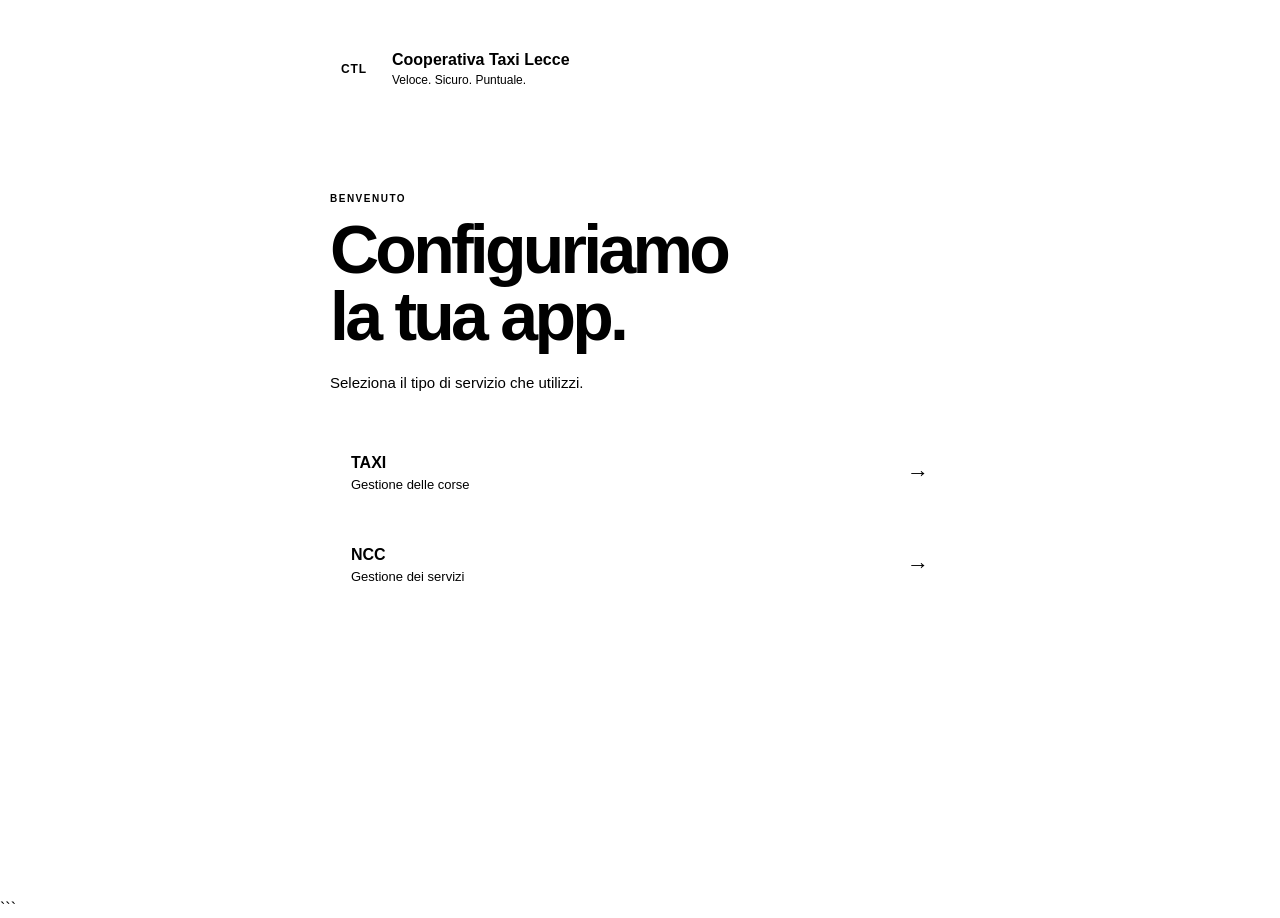
==== index.html @ 23cb5291 "Update index.html" ====
<!DOCTYPE html>
<html lang="it">
<head>
    <meta charset="UTF-8">
    <meta name="viewport" content="width=device-width, initial-scale=1.0">

    <title>Cooperativa Taxi Lecce</title>

    <link rel="stylesheet" href="style.css">
</head>

<body>

    <div id="app">

        <!-- =========================
             ONBOARDING
        ========================== -->

        <section id="onboarding" class="screen">

            <div class="onboarding-container">

                <div class="brand">
                    <div class="brand-logo">CTL</div>

                    <div>
                        <h1>Cooperativa Taxi Lecce</h1>
                        <p>Veloce. Sicuro. Puntuale.</p>
                    </div>
                </div>

                <div class="onboarding-heading">

                    <span class="eyebrow">BENVENUTO</span>

                    <h2>
                        Configuriamo<br>
                        la tua app.
                    </h2>

                    <p>
                        Seleziona il tipo di servizio che utilizzi.
                    </p>

                </div>

                <div class="service-selection">

                    <button
                        class="service-card"
                        data-service="taxi"
                    >

                        <div class="service-card-content">

                            <span class="service-label">
                                TAXI
                            </span>

                            <span class="service-description">
                                Gestione delle corse
                            </span>

                        </div>

                        <span class="service-arrow">
                            →
                        </span>

                    </button>


                    <button
                        class="service-card"
                        data-service="ncc"
                    >

                        <div class="service-card-content">

                            <span class="service-label">
                                NCC
                            </span>

                            <span class="service-description">
                                Gestione dei servizi
                            </span>

                        </div>

                        <span class="service-arrow">
                            →
                        </span>

                    </button>

                </div>

            </div>

        </section>


        <!-- =========================
             DRIVER SETUP
        ========================== -->

        <section
            id="driverSetup"
            class="screen hidden"
        >

            <div class="setup-container">

                <button
                    id="backToService"
                    class="back-button"
                >
                    ← Indietro
                </button>

                <span class="eyebrow">
                    CONFIGURAZIONE
                </span>

                <h2>I tuoi dati</h2>

                <p class="setup-description">
                    Inserisci i dati del conducente per configurare
                    l'app.
                </p>


                <form id="driverForm">

                    <div class="form-group">

                        <label for="driverName">
                            NOME E COGNOME
                        </label>

                        <input
                            id="driverName"
                            type="text"
                            placeholder="Nome e cognome"
                            autocomplete="name"
                            required
                        >

                    </div>


                    <div class="form-group">

                        <label for="driverPhone">
                            NUMERO DI TELEFONO
                        </label>

                        <input
                            id="driverPhone"
                            type="tel"
                            placeholder="Numero di telefono"
                            autocomplete="tel"
                            required
                        >

                    </div>


                    <div class="form-group">

                        <label for="driverLicense">
                            LICENZA / AUTORIZZAZIONE
                        </label>

                        <input
                            id="driverLicense"
                            type="text"
                            placeholder="Numero licenza o autorizzazione"
                        >

                    </div>


                    <div class="selected-service">

                        <span>TIPO DI SERVIZIO</span>

                        <strong id="selectedServiceLabel">
                            TAXI
                        </strong>

                    </div>


                    <button
                        type="submit"
                        class="primary-button"
                    >
                        Continua

                        <span>→</span>
                    </button>

                </form>

            </div>

        </section>


        <!-- =========================
             MAIN APP
        ========================== -->

        <section
            id="mainApp"
            class="app-shell hidden"
        >

            <!-- HEADER -->

            <header class="app-header">

                <div>

                    <span
                        id="headerService"
                        class="header-service"
                    >
                        TAXI
                    </span>

                    <h1 id="headerGreeting">
                        Buongiorno
                    </h1>

                </div>


                <button
                    class="profile-button"
                    data-page="profile"
                >

                    <span id="profileInitial">
                        F
                    </span>

                </button>

            </header>


            <!-- PAGES -->

            <main id="pageContainer">


                <!-- =========================
                     HOME TAXI / NCC
                ========================== -->

                <section
                    id="homePage"
                    class="app-page active"
                >

                    <div class="page-introduction">

                        <span
                            id="homeEyebrow"
                            class="eyebrow"
                        >
                            OGGI
                        </span>

                        <h2 id="homeTitle">
                            La tua giornata
                        </h2>

                        <p id="homeDescription">
                            Ecco il riepilogo delle tue corse.
                        </p>

                    </div>


                    <div class="next-item-card">

                        <div class="next-item-header">

                            <span id="nextItemLabel">
                                PROSSIMA CORSA
                            </span>

                            <span id="nextItemTime">
                                —
                            </span>

                        </div>


                        <div class="next-item-content">

                            <span class="next-item-empty">
                                Nessuna corsa programmata
                            </span>

                            <p>
                                Le prossime corse appariranno
                                automaticamente qui.
                            </p>

                        </div>

                    </div>


                    <div class="section-header">

                        <div>

                            <span class="eyebrow">
                                OGGI
                            </span>

                            <h3 id="todayItemsTitle">
                                Le tue corse
                            </h3>

                        </div>

                        <span
                            id="todayItemsCount"
                            class="count"
                        >
                            0
                        </span>

                    </div>


                    <div class="empty-state">

                        <h3>
                            Nessuna corsa
                        </h3>

                        <p>
                            Non hai ancora aggiunto elementi
                            per oggi.
                        </p>

                    </div>

                </section>


                <!-- =========================
                     LIST
                ========================== -->

                <section
                    id="listPage"
                    class="app-page"
                >

                    <div class="page-title">

                        <span
                            id="listEyebrow"
                            class="eyebrow"
                        >
                            CORSE
                        </span>

                        <h2 id="listTitle">
                            Le tue corse
                        </h2>

                    </div>


                    <div class="filter-row">

                        <button class="filter active">
                            Oggi
                        </button>

                        <button class="filter">
                            Domani
                        </button>

                        <button class="filter">
                            Future
                        </button>

                    </div>


                    <div class="empty-state large">

                        <h3>
                            Nessuna corsa
                        </h3>

                        <p>
                            Le corse che aggiungerai appariranno
                            qui.
                        </p>

                    </div>

                </section>


                <!-- =========================
                     AGENDA
                ========================== -->

                <section
                    id="agendaPage"
                    class="app-page"
                >

                    <div class="page-title">

                        <span class="eyebrow">
                            PROGRAMMA
                        </span>

                        <h2>
                            Agenda
                        </h2>

                    </div>


                    <div class="agenda-empty">

                        <div class="calendar-symbol">
                            31
                        </div>

                        <h3>
                            La tua agenda
                        </h3>

                        <p>
                            Qui verranno organizzate le corse
                            e i servizi per giorno e settimana.
                        </p>

                    </div>

                </section>


                <!-- =========================
                     PROFILE
                ========================== -->

                <section
                    id="profilePage"
                    class="app-page"
                >

                    <div class="page-title">

                        <span class="eyebrow">
                            ACCOUNT
                        </span>

                        <h2>
                            Profilo
                        </h2>

                    </div>


                    <div class="profile-card">

                        <div
                            id="profileAvatar"
                            class="profile-avatar"
                        >
                            F
                        </div>


                        <div class="profile-information">

                            <h3 id="profileName">
                                Conducente
                            </h3>

                            <p id="profileService">
                                TAXI
                            </p>

                        </div>

                    </div>


                    <div class="profile-details">

                        <div class="detail-row">

                            <span>
                                Telefono
                            </span>

                            <strong id="profilePhone">
                                —
                            </strong>

                        </div>


                        <div class="detail-row">

                            <span>
                                Licenza / autorizzazione
                            </span>

                            <strong id="profileLicense">
                                —
                            </strong>

                        </div>

                    </div>


                    <button
                        id="resetApp"
                        class="danger-button"
                    >
                        Reimposta configurazione
                    </button>

                </section>

            </main>


            <!-- =========================
                 BOTTOM NAV
            ========================== -->

            <nav class="bottom-nav">

                <button
                    class="nav-item active"
                    data-page="home"
                >

                    <span class="nav-icon">
                        Home
                    </span>

                    <span class="nav-label">
                        Home
                    </span>

                </button>


                <button
                    class="nav-item"
                    data-page="list"
                >

                    <span class="nav-icon">
                        Corse
                    </span>

                    <span
                        id="listNavLabel"
                        class="nav-label"
                    >
                        Corse
                    </span>

                </button>


                <button
                    id="addButton"
                    class="add-nav-button"
                >
                    +
                </button>


                <button
                    class="nav-item"
                    data-page="agenda"
                >

                    <span class="nav-icon">
                        Agenda
                    </span>

                    <span class="nav-label">
                        Agenda
                    </span>

                </button>


                <button
                    class="nav-item"
                    data-page="profile"
                >

                    <span class="nav-icon">
                        Profilo
                    </span>

                    <span class="nav-label">
                        Profilo
                    </span>

                </button>

            </nav>

        </section>


        <!-- =========================
             NEW ITEM MODAL
        ========================== -->

        <div
            id="newItemModal"
            class="modal hidden"
        >

            <div class="modal-backdrop"></div>


            <div class="modal-sheet">

                <button
                    id="closeModal"
                    class="modal-close"
                >
                    ×
                </button>


                <span
                    id="modalEyebrow"
                    class="eyebrow"
                >
                    NUOVA CORSA
                </span>


                <h2 id="modalTitle">
                    Come vuoi inserirla?
                </h2>


                <p class="modal-description">
                    Scegli il metodo con cui vuoi aggiungere
                    una nuova corsa.
                </p>


                <div class="input-methods">


                    <button class="method-card">

                        <div class="method-content">

                            <strong>
                                Inserimento manuale
                            </strong>

                            <span>
                                Compila i dati della corsa
                            </span>

                        </div>

                        <span>
                            →
                        </span>

                    </button>


                    <button class="method-card">

                        <div class="method-content">

                            <strong>
                                Importa messaggio
                            </strong>

                            <span>
                                Incolla qualsiasi testo
                            </span>

                        </div>

                        <span>
                            →
                        </span>

                    </button>


                    <button class="method-card">

                        <div class="method-content">

                            <strong>
                                Inserimento vocale
                            </strong>

                            <span>
                                Parla liberamente
                            </span>

                        </div>

                        <span>
                            →
                        </span>

                    </button>


                </div>

            </div>

        </div>

    </div>


    <script src="app.js"></script>

</body>
</html>
```
---- style.css ----
```css
:root {
    --black: #111111;
    --black-soft: #1b1b1b;

    --orange: #e4a05b;
    --orange-light: #f1c18d;

    --cream: #f7f4ef;
    --white: #ffffff;

    --gray-100: #f0eeea;
    --gray-200: #e1ded8;
    --gray-300: #c9c5be;
    --gray-400: #96928b;
    --gray-600: #615e59;

    --danger: #b34b4b;

    --radius-small: 12px;
    --radius-medium: 18px;
    --radius-large: 24px;

    --shadow: 0 12px 35px rgba(0, 0, 0, 0.07);
}


/* =========================
   RESET
========================= */

* {
    box-sizing: border-box;
    margin: 0;
    padding: 0;
}

html,
body {
    min-height: 100%;
}

body {
    font-family:
        -apple-system,
        BlinkMacSystemFont,
        "Inter",
        "Segoe UI",
        Roboto,
        Helvetica,
        Arial,
        sans-serif;

    background: var(--cream);
    color: var(--black);

    -webkit-font-smoothing: antialiased;
}

button,
input {
    font: inherit;
}

button {
    border: none;
    cursor: pointer;
}

.hidden {
    display: none !important;
}


/* =========================
   GENERAL
========================= */

.screen {
    min-height: 100vh;
}

.eyebrow {
    display: block;

    color: var(--gray-400);

    font-size: 10px;
    font-weight: 800;

    letter-spacing: 0.15em;
}


/* =========================
   ONBOARDING
========================= */

#onboarding {
    display: flex;
    justify-content: center;

    padding: 45px 22px;
}

.onboarding-container {
    width: 100%;
    max-width: 620px;
}


/* BRAND */

.brand {
    display: flex;
    align-items: center;
    gap: 14px;

    margin-bottom: 100px;
}

.brand-logo {
    width: 48px;
    height: 48px;

    display: grid;
    place-items: center;

    border-radius: 14px;

    background: var(--black);
    color: var(--orange-light);

    font-size: 12px;
    font-weight: 900;

    letter-spacing: 0.08em;
}

.brand h1 {
    font-size: 16px;
    font-weight: 800;
}

.brand p {
    margin-top: 4px;

    color: var(--gray-400);

    font-size: 12px;
}


/* HEADING */

.onboarding-heading {
    margin-bottom: 38px;
}

.onboarding-heading h2 {
    margin-top: 12px;

    font-size: clamp(42px, 8vw, 68px);
    line-height: 0.98;

    letter-spacing: -0.055em;
}

.onboarding-heading p {
    margin-top: 22px;

    max-width: 430px;

    color: var(--gray-600);

    font-size: 15px;
    line-height: 1.6;
}


/* SERVICE CARDS */

.service-selection {
    display: grid;
    gap: 12px;
}

.service-card {
    width: 100%;

    display: flex;
    align-items: center;

    padding: 21px;

    background: var(--white);

    border: 1px solid var(--gray-200);
    border-radius: var(--radius-medium);

    text-align: left;

    transition:
        transform 0.2s ease,
        border-color 0.2s ease,
        box-shadow 0.2s ease;
}

.service-card:hover {
    transform: translateY(-2px);

    border-color: var(--orange);

    box-shadow: var(--shadow);
}

.service-card-content {
    flex: 1;
}

.service-label {
    display: block;

    font-size: 16px;
    font-weight: 800;
}

.service-description {
    display: block;

    margin-top: 5px;

    color: var(--gray-400);

    font-size: 13px;
}

.service-arrow {
    color: var(--gray-400);

    font-size: 22px;
}


/* =========================
   DRIVER SETUP
========================= */

#driverSetup {
    display: flex;
    justify-content: center;

    padding: 35px 22px;
}

.setup-container {
    width: 100%;
    max-width: 520px;
}

.back-button {
    margin-bottom: 55px;

    background: transparent;

    color: var(--gray-600);

    font-size: 14px;
}

.setup-container h2 {
    margin-top: 12px;

    font-size: 44px;

    letter-spacing: -0.045em;
}

.setup-description {
    margin-top: 12px;

    color: var(--gray-600);

    line-height: 1.6;
}

#driverForm {
    margin-top: 38px;
}

.form-group {
    margin-bottom: 22px;
}

.form-group label {
    display: block;

    margin-bottom: 8px;

    color: var(--gray-600);

    font-size: 10px;
    font-weight: 800;

    letter-spacing: 0.12em;
}

.form-group input {
    width: 100%;

    padding: 16px;

    background: var(--white);

    border: 1px solid var(--gray-200);
    border-radius: var(--radius-small);

    outline: none;

    color: var(--black);

    transition:
        border-color 0.2s ease,
        box-shadow 0.2s ease;
}

.form-group input:focus {
    border-color: var(--orange);

    box-shadow: 0 0 0 3px rgba(228, 160, 91, 0.15);
}

.form-group input::placeholder {
    color: var(--gray-400);
}

.selected-service {
    display: flex;
    align-items: center;
    justify-content: space-between;

    margin: 28px 0;

    padding: 16px;

    background: var(--gray-100);

    border-radius: var(--radius-small);
}

.selected-service span {
    color: var(--gray-600);

    font-size: 10px;
    font-weight: 800;

    letter-spacing: 0.1em;
}

.selected-service strong {
    font-size: 13px;
}

.primary-button {
    width: 100%;

    display: flex;
    justify-content: space-between;
    align-items: center;

    padding: 17px 18px;

    background: var(--black);
    color: var(--white);

    border-radius: var(--radius-small);

    font-weight: 700;

    transition:
        transform 0.2s ease,
        background 0.2s ease;
}

.primary-button:hover {
    transform: translateY(-1px);

    background: var(--black-soft);
}


/* =========================
   APP
========================= */

.app-shell {
    min-height: 100vh;

    padding-bottom: 90px;
}


/* HEADER */

.app-header {
    display: flex;
    align-items: center;
    justify-content: space-between;

    padding: 25px 22px 15px;
}

.header-service {
    display: block;

    margin-bottom: 5px;

    color: var(--orange);

    font-size: 10px;
    font-weight: 900;

    letter-spacing: 0.15em;
}

.app-header h1 {
    font-size: 28px;

    letter-spacing: -0.04em;
}

.profile-button {
    width: 44px;
    height: 44px;

    display: grid;
    place-items: center;

    background: var(--black);
    color: var(--orange-light);

    border-radius: 50%;

    font-weight: 800;
}


/* MAIN */

#pageContainer {
    padding: 18px 22px 30px;
}

.app-page {
    display: none;
}

.app-page.active {
    display: block;
}


/* =========================
   HOME
========================= */

.page-introduction {
    margin: 15px 0 24px;
}

.page-introduction h2 {
    margin-top: 7px;

    font-size: 34px;

    letter-spacing: -0.045em;
}

.page-introduction p {
    margin-top: 7px;

    color: var(--gray-600);

    font-size: 14px;
}


/* NEXT ITEM */

.next-item-card {
    overflow: hidden;

    background: var(--white);

    border: 1px solid var(--gray-200);
    border-radius: var(--radius-large);

    box-shadow: var(--shadow);
}

.next-item-header {
    display: flex;
    align-items: center;
    justify-content: space-between;

    padding: 16px 18px;

    background: var(--black);

    color: var(--white);

    font-size: 10px;
    font-weight: 800;

    letter-spacing: 0.12em;
}

#nextItemTime {
    color: var(--orange-light);
}

.next-item-content {
    padding: 32px 20px;
}

.next-item-empty {
    display: block;

    font-size: 19px;
    font-weight: 700;
}

.next-item-content p {
    margin-top: 7px;

    color: var(--gray-400);

    font-size: 13px;
}


/* SECTION */

.section-header {
    display: flex;
    align-items: flex-end;
    justify-content: space-between;

    margin: 34px 0 14px;
}

.section-header h3 {
    margin-top: 7px;

    font-size: 21px;

    letter-spacing: -0.025em;
}

.count {
    min-width: 30px;
    height: 30px;

    display: grid;
    place-items: center;

    background: var(--gray-100);

    border-radius: 10px;

    font-size: 12px;
    font-weight: 800;
}


/* EMPTY */

.empty-state {
    padding: 35px 20px;

    background: var(--white);

    border: 1px solid var(--gray-200);
    border-radius: var(--radius-medium);

    text-align: center;
}

.empty-state h3 {
    font-size: 16px;
}

.empty-state p {
    margin-top: 7px;

    color: var(--gray-400);

    font-size: 13px;
    line-height: 1.5;
}

.empty-state.large {
    margin-top: 25px;

    padding: 70px 20px;
}


/* =========================
   PAGE TITLE
========================= */

.page-title {
    margin: 15px 0 25px;
}

.page-title h2 {
    margin-top: 8px;

    font-size: 36px;

    letter-spacing: -0.045em;
}


/* =========================
   FILTER
========================= */

.filter-row {
    display: flex;
    gap: 8px;

    overflow-x: auto;

    padding-bottom: 4px;
}

.filter {
    padding: 10px 15px;

    background: var(--white);

    border: 1px solid var(--gray-200);
    border-radius: 999px;

    color: var(--gray-600);

    font-size: 12px;

    white-space: nowrap;
}

.filter.active {
    background: var(--black);
    color: var(--white);

    border-color: var(--black);
}


/* =========================
   AGENDA
========================= */

.agenda-empty {
    padding: 65px 25px;

    background: var(--white);

    border: 1px solid var(--gray-200);
    border-radius: var(--radius-large);

    text-align: center;
}

.calendar-symbol {
    width: 54px;
    height: 54px;

    display: grid;
    place-items: center;

    margin: 0 auto 18px;

    background: var(--gray-100);

    border-radius: 15px;

    font-size: 17px;
    font-weight: 800;
}

.agenda-empty h3 {
    font-size: 18px;
}

.agenda-empty p {
    max-width: 330px;

    margin: 8px auto 0;

    color: var(--gray-400);

    font-size: 13px;
    line-height: 1.6;
}


/* =========================
   PROFILE
========================= */

.profile-card {
    display: flex;
    align-items: center;
    gap: 15px;

    padding: 20px;

    background: var(--white);

    border: 1px solid var(--gray-200);
    border-radius: var(--radius-medium);
}

.profile-avatar {
    width: 55px;
    height: 55px;

    display: grid;
    place-items: center;

    background: var(--black);
    color: var(--orange-light);

    border-radius: 50%;

    font-size: 18px;
    font-weight: 800;
}

.profile-information h3 {
    font-size: 17px;
}

.profile-information p {
    margin-top: 4px;

    color: var(--orange);

    font-size: 10px;
    font-weight: 900;

    letter-spacing: 0.12em;
}

.profile-details {
    margin-top: 14px;

    background: var(--white);

    border: 1px solid var(--gray-200);
    border-radius: var(--radius-medium);

    overflow: hidden;
}

.detail-row {
    display: flex;
    align-items: center;
    justify-content: space-between;

    gap: 20px;

    padding: 17px;

    border-bottom: 1px solid var(--gray-200);
}

.detail-row:last-child {
    border-bottom: none;
}

.detail-row span {
    color: var(--gray-400);

    font-size: 12px;
}

.detail-row strong {
    font-size: 12px;

    text-align: right;
}

.danger-button {
    width: 100%;

    margin-top: 20px;

    padding: 15px;

    background: transparent;

    border: 1px solid rgba(179, 75, 75, 0.3);
    border-radius: var(--radius-small);

    color: var(--danger);

    font-size: 13px;
    font-weight: 700;
}


/* =========================
   BOTTOM NAV
========================= */

.bottom-nav {
    position: fixed;

    left: 0;
    right: 0;
    bottom: 0;

    z-index: 50;

    height: 76px;

    display: grid;
    grid-template-columns: 1fr 1fr 70px 1fr 1fr;
    align-items: center;

    padding: 8px 12px;

    background: rgba(255, 255, 255, 0.96);

    border-top: 1px solid var(--gray-200);

    backdrop-filter: blur(15px);
}

.nav-item {
    height: 55px;

    display: flex;
    flex-direction: column;
    align-items: center;
    justify-content: center;

    gap: 4px;

    background: transparent;

    color: var(--gray-400);
}

.nav-item.active {
    color: var(--black);
}

.nav-icon {
    font-size: 10px;
    font-weight: 800;
}

.nav-label {
    font-size: 10px;
}

.add-nav-button {
    width: 56px;
    height: 56px;

    justify-self: center;

    display: grid;
    place-items: center;

    background: var(--black);
    color: var(--orange-light);

    border-radius: 18px;

    font-size: 28px;
    font-weight: 300;

    box-shadow: 0 8px 20px rgba(0, 0, 0, 0.16);
}


/* =========================
   MODAL
========================= */

.modal {
    position: fixed;

    inset: 0;

    z-index: 100;
}

.modal-backdrop {
    position: absolute;

    inset: 0;

    background: rgba(0, 0, 0, 0.45);
}

.modal-sheet {
    position: absolute;

    left: 0;
    right: 0;
    bottom: 0;

    padding: 28px 22px 32px;

    background: var(--cream);

    border-radius: 28px 28px 0 0;

    box-shadow: 0 -15px 50px rgba(0, 0, 0, 0.15);
}

.modal-close {
    position: absolute;

    top: 18px;
    right: 18px;

    width: 34px;
    height: 34px;

    display: grid;
    place-items: center;

    background: var(--gray-100);

    border-radius: 50%;

    color: var(--gray-600);

    font-size: 22px;
}

.modal-sheet h2 {
    margin-top: 10px;

    font-size: 30px;

    letter-spacing: -0.04em;
}

.modal-description {
    margin-top: 8px;

    color: var(--gray-600);

    font-size: 13px;
    line-height: 1.5;
}

.input-methods {
    display: grid;
    gap: 10px;

    margin-top: 25px;
}

.method-card {
    width: 100%;

    display: flex;
    align-items: center;
    justify-content: space-between;

    padding: 18px;

    background: var(--white);

    border: 1px solid var(--gray-200);
    border-radius: var(--radius-medium);

    text-align: left;
}

.method-content strong {
    display: block;

    font-size: 14px;
}

.method-content span {
    display: block;

    margin-top: 5px;

    color: var(--gray-400);

    font-size: 12px;
}


/* =========================
   DESKTOP
========================= */

@media (min-width: 800px) {

    .app-shell {
        max-width: 1000px;

        margin: 0 auto;
    }

    .app-header {
        padding: 35px 30px 20px;
    }

    #pageContainer {
        padding: 25px 30px 40px;
    }

    .bottom-nav {
        left: 50%;

        right: auto;

        width: min(600px, calc(100% - 40px));

        transform: translateX(-50%);

        border: 1px solid var(--gray-200);

        border-radius: 22px;

        bottom: 15px;

        box-shadow: var(--shadow);
    }

    .modal-sheet {
        left: 50%;
        right: auto;
        bottom: 20px;

        width: min(600px, calc(100% - 40px));

        transform: translateX(-50%);

        border-radius: 28px;
    }
}
```
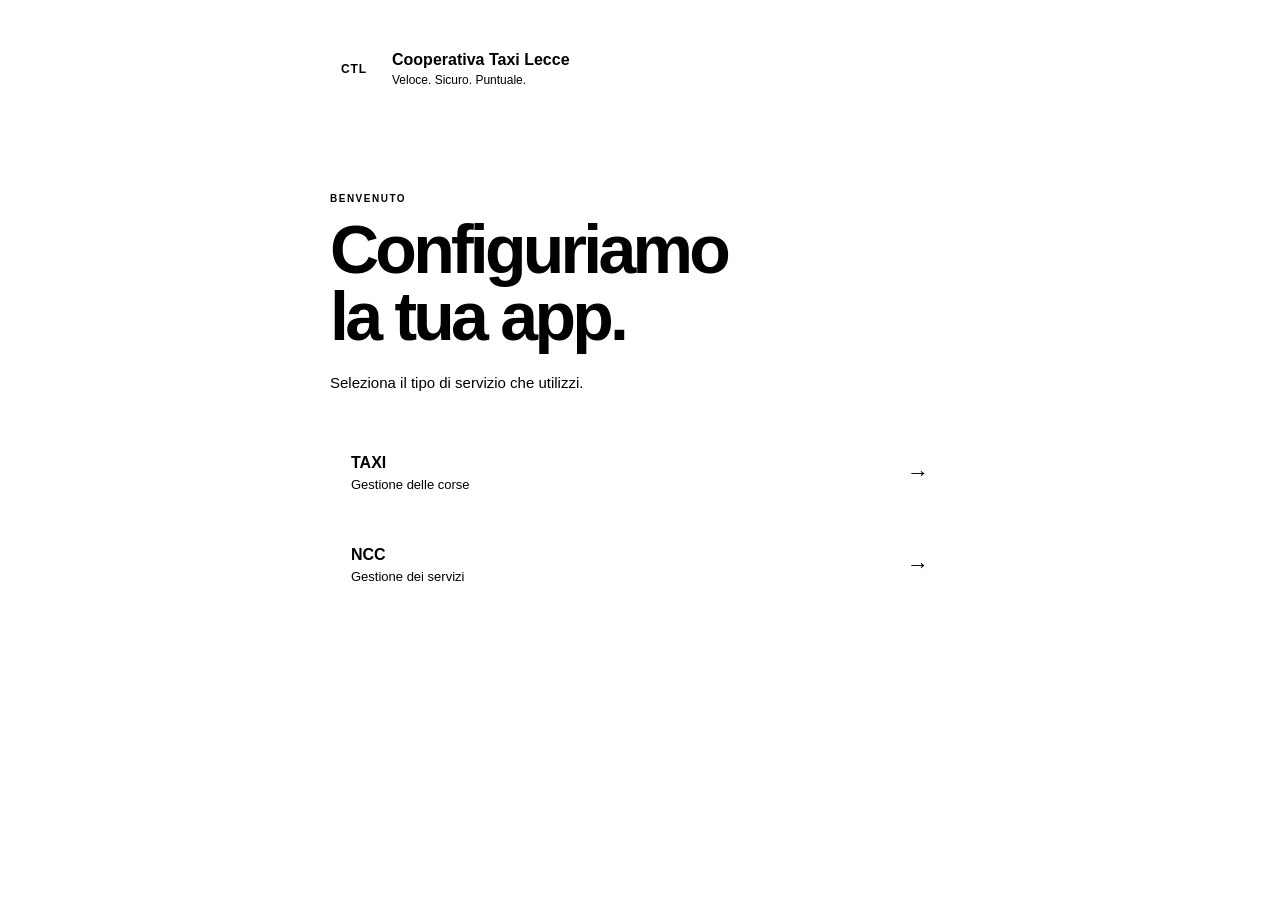
==== commit 11b09ce6: "Update index.html" ====
--- a/index.html
+++ b/index.html
@@ -12,744 +12,547 @@
 
 <body>
 
-    <div id="app">
-
-        <!-- =========================
-             ONBOARDING
-        ========================== -->
-
-        <section id="onboarding" class="screen">
-
-            <div class="onboarding-container">
-
-                <div class="brand">
-                    <div class="brand-logo">CTL</div>
+<div id="app">
+
+    <!-- LOGIN / PRIMO AVVIO -->
+
+    <section id="onboarding" class="screen">
+
+        <div class="onboarding-container">
+
+            <div class="brand">
+                <div class="brand-logo">CTL</div>
+
+                <div>
+                    <h1>Cooperativa Taxi Lecce</h1>
+                    <p>Veloce. Sicuro. Puntuale.</p>
+                </div>
+            </div>
+
+            <div class="onboarding-heading">
+                <span class="eyebrow">BENVENUTO</span>
+
+                <h2>
+                    Configuriamo<br>
+                    la tua app.
+                </h2>
+
+                <p>
+                    Seleziona il tipo di servizio che utilizzi.
+                </p>
+            </div>
+
+            <div class="service-selection">
+
+                <button class="service-card" data-service="taxi">
+
+                    <div class="service-card-content">
+                        <span class="service-label">TAXI</span>
+                        <span class="service-description">
+                            Gestione delle corse
+                        </span>
+                    </div>
+
+                    <span class="service-arrow">→</span>
+
+                </button>
+
+                <button class="service-card" data-service="ncc">
+
+                    <div class="service-card-content">
+                        <span class="service-label">NCC</span>
+                        <span class="service-description">
+                            Gestione dei servizi
+                        </span>
+                    </div>
+
+                    <span class="service-arrow">→</span>
+
+                </button>
+
+            </div>
+
+        </div>
+
+    </section>
+
+
+    <!-- CONFIGURAZIONE CONDUCENTE -->
+
+    <section id="driverSetup" class="screen hidden">
+
+        <div class="setup-container">
+
+            <button id="backToService" class="back-button">
+                ← Indietro
+            </button>
+
+            <span class="eyebrow">CONFIGURAZIONE</span>
+
+            <h2>I tuoi dati</h2>
+
+            <p class="setup-description">
+                Inserisci i dati del conducente.
+            </p>
+
+            <form id="driverForm">
+
+                <div class="form-group">
+
+                    <label for="driverName">
+                        NOME E COGNOME
+                    </label>
+
+                    <input
+                        id="driverName"
+                        type="text"
+                        placeholder="Nome e cognome"
+                        autocomplete="name"
+                        required
+                    >
+
+                </div>
+
+                <div class="form-group">
+
+                    <label for="driverPhone">
+                        NUMERO DI TELEFONO
+                    </label>
+
+                    <input
+                        id="driverPhone"
+                        type="tel"
+                        placeholder="Numero di telefono"
+                        autocomplete="tel"
+                        required
+                    >
+
+                </div>
+
+                <div class="form-group">
+
+                    <label for="driverLicense">
+                        LICENZA / AUTORIZZAZIONE
+                    </label>
+
+                    <input
+                        id="driverLicense"
+                        type="text"
+                        placeholder="Numero licenza o autorizzazione"
+                    >
+
+                </div>
+
+                <div class="selected-service">
+
+                    <span>TIPO DI SERVIZIO</span>
+
+                    <strong id="selectedServiceLabel">
+                        TAXI
+                    </strong>
+
+                </div>
+
+                <button type="submit" class="primary-button">
+                    Continua
+                    <span>→</span>
+                </button>
+
+            </form>
+
+        </div>
+
+    </section>
+
+
+    <!-- APPLICAZIONE -->
+
+    <section id="mainApp" class="app-shell hidden">
+
+        <header class="app-header">
+
+            <div>
+
+                <span id="headerService" class="header-service">
+                    TAXI
+                </span>
+
+                <h1 id="headerGreeting">
+                    Buongiorno
+                </h1>
+
+            </div>
+
+            <button class="profile-button" id="profileButton">
+                <span id="profileInitial">C</span>
+            </button>
+
+        </header>
+
+
+        <main id="pageContainer">
+
+
+            <!-- HOME -->
+
+            <section id="homePage" class="app-page active">
+
+                <div class="page-introduction">
+
+                    <span class="eyebrow">OGGI</span>
+
+                    <h2 id="homeTitle">
+                        La tua giornata
+                    </h2>
+
+                    <p id="homeDescription">
+                        Ecco il riepilogo delle tue corse.
+                    </p>
+
+                </div>
+
+
+                <div class="next-item-card">
+
+                    <div class="next-item-header">
+
+                        <span id="nextItemLabel">
+                            PROSSIMA CORSA
+                        </span>
+
+                        <span id="nextItemTime">
+                            —
+                        </span>
+
+                    </div>
+
+                    <div class="next-item-content">
+
+                        <span class="next-item-empty">
+                            Nessuna corsa programmata
+                        </span>
+
+                        <p>
+                            Le prossime corse appariranno qui.
+                        </p>
+
+                    </div>
+
+                </div>
+
+
+                <div class="section-header">
 
                     <div>
-                        <h1>Cooperativa Taxi Lecce</h1>
-                        <p>Veloce. Sicuro. Puntuale.</p>
-                    </div>
-                </div>
-
-                <div class="onboarding-heading">
-
-                    <span class="eyebrow">BENVENUTO</span>
-
-                    <h2>
-                        Configuriamo<br>
-                        la tua app.
+
+                        <span class="eyebrow">OGGI</span>
+
+                        <h3 id="todayItemsTitle">
+                            Le tue corse
+                        </h3>
+
+                    </div>
+
+                    <span id="todayItemsCount" class="count">
+                        0
+                    </span>
+
+                </div>
+
+
+                <div class="empty-state">
+
+                    <h3>Nessuna corsa</h3>
+
+                    <p>
+                        Non hai ancora aggiunto corse per oggi.
+                    </p>
+
+                </div>
+
+            </section>
+
+
+            <!-- CORSE / SERVIZI -->
+
+            <section id="listPage" class="app-page">
+
+                <div class="page-title">
+
+                    <span id="listEyebrow" class="eyebrow">
+                        CORSE
+                    </span>
+
+                    <h2 id="listTitle">
+                        Le tue corse
                     </h2>
 
+                </div>
+
+
+                <div class="filter-row">
+
+                    <button class="filter active">
+                        Oggi
+                    </button>
+
+                    <button class="filter">
+                        Domani
+                    </button>
+
+                    <button class="filter">
+                        Future
+                    </button>
+
+                </div>
+
+
+                <div class="empty-state large">
+
+                    <h3>Nessuna corsa</h3>
+
                     <p>
-                        Seleziona il tipo di servizio che utilizzi.
+                        Le corse che aggiungerai appariranno qui.
                     </p>
 
                 </div>
 
-                <div class="service-selection">
-
-                    <button
-                        class="service-card"
-                        data-service="taxi"
-                    >
-
-                        <div class="service-card-content">
-
-                            <span class="service-label">
-                                TAXI
-                            </span>
-
-                            <span class="service-description">
-                                Gestione delle corse
-                            </span>
-
-                        </div>
-
-                        <span class="service-arrow">
-                            →
-                        </span>
-
-                    </button>
-
-
-                    <button
-                        class="service-card"
-                        data-service="ncc"
-                    >
-
-                        <div class="service-card-content">
-
-                            <span class="service-label">
-                                NCC
-                            </span>
-
-                            <span class="service-description">
-                                Gestione dei servizi
-                            </span>
-
-                        </div>
-
-                        <span class="service-arrow">
-                            →
-                        </span>
-
-                    </button>
-
-                </div>
+            </section>
+
+
+            <!-- AGENDA -->
+
+            <section id="agendaPage" class="app-page">
+
+                <div class="page-title">
+
+                    <span class="eyebrow">
+                        PROGRAMMA
+                    </span>
+
+                    <h2>Agenda</h2>
+
+                </div>
+
+
+                <div class="agenda-empty">
+
+                    <div class="calendar-symbol">
+                        31
+                    </div>
+
+                    <h3>
+                        La tua agenda
+                    </h3>
+
+                    <p>
+                        Qui verranno organizzate le corse
+                        e i servizi per giorno e settimana.
+                    </p>
+
+                </div>
+
+            </section>
+
+
+            <!-- PROFILO -->
+
+            <section id="profilePage" class="app-page">
+
+                <div class="page-title">
+
+                    <span class="eyebrow">
+                        ACCOUNT
+                    </span>
+
+                    <h2>Profilo</h2>
+
+                </div>
+
+
+                <div class="profile-card">
+
+                    <div id="profileAvatar" class="profile-avatar">
+                        C
+                    </div>
+
+                    <div class="profile-information">
+
+                        <h3 id="profileName">
+                            Conducente
+                        </h3>
+
+                        <p id="profileService">
+                            TAXI
+                        </p>
+
+                    </div>
+
+                </div>
+
+
+                <div class="profile-details">
+
+                    <div class="detail-row">
+
+                        <span>Telefono</span>
+
+                        <strong id="profilePhone">
+                            —
+                        </strong>
+
+                    </div>
+
+
+                    <div class="detail-row">
+
+                        <span>Licenza / autorizzazione</span>
+
+                        <strong id="profileLicense">
+                            —
+                        </strong>
+
+                    </div>
+
+                </div>
+
+
+                <button id="resetApp" class="danger-button">
+                    Reimposta configurazione
+                </button>
+
+            </section>
+
+        </main>
+
+
+        <!-- NAVIGAZIONE -->
+
+        <nav class="bottom-nav">
+
+            <button class="nav-item active" data-page="home">
+                <span class="nav-icon">Home</span>
+                <span class="nav-label">Home</span>
+            </button>
+
+            <button class="nav-item" data-page="list">
+                <span class="nav-icon">Corse</span>
+                <span id="listNavLabel" class="nav-label">
+                    Corse
+                </span>
+            </button>
+
+            <button id="addButton" class="add-nav-button">
+                +
+            </button>
+
+            <button class="nav-item" data-page="agenda">
+                <span class="nav-icon">Agenda</span>
+                <span class="nav-label">Agenda</span>
+            </button>
+
+            <button class="nav-item" data-page="profile">
+                <span class="nav-icon">Profilo</span>
+                <span class="nav-label">Profilo</span>
+            </button>
+
+        </nav>
+
+    </section>
+
+
+    <!-- MODALE -->
+
+    <div id="newItemModal" class="modal hidden">
+
+        <div class="modal-backdrop"></div>
+
+        <div class="modal-sheet">
+
+            <button id="closeModal" class="modal-close">
+                ×
+            </button>
+
+            <span id="modalEyebrow" class="eyebrow">
+                NUOVA CORSA
+            </span>
+
+            <h2 id="modalTitle">
+                Come vuoi inserire la corsa?
+            </h2>
+
+            <p class="modal-description">
+                Scegli il metodo con cui vuoi aggiungere
+                una nuova corsa.
+            </p>
+
+            <div class="input-methods">
+
+                <button class="method-card" id="manualMethod">
+
+                    <div class="method-content">
+
+                        <strong>
+                            Inserimento manuale
+                        </strong>
+
+                        <span>
+                            Compila i dati della corsa
+                        </span>
+
+                    </div>
+
+                    <span>→</span>
+
+                </button>
+
+
+                <button class="method-card" id="importMethod">
+
+                    <div class="method-content">
+
+                        <strong>
+                            Importa messaggio
+                        </strong>
+
+                        <span>
+                            Incolla qualsiasi testo
+                        </span>
+
+                    </div>
+
+                    <span>→</span>
+
+                </button>
+
+
+                <button class="method-card" id="voiceMethod">
+
+                    <div class="method-content">
+
+                        <strong>
+                            Inserimento vocale
+                        </strong>
+
+                        <span>
+                            Parla liberamente
+                        </span>
+
+                    </div>
+
+                    <span>→</span>
+
+                </button>
 
             </div>
 
-        </section>
-
-
-        <!-- =========================
-             DRIVER SETUP
-        ========================== -->
-
-        <section
-            id="driverSetup"
-            class="screen hidden"
-        >
-
-            <div class="setup-container">
-
-                <button
-                    id="backToService"
-                    class="back-button"
-                >
-                    ← Indietro
-                </button>
-
-                <span class="eyebrow">
-                    CONFIGURAZIONE
-                </span>
-
-                <h2>I tuoi dati</h2>
-
-                <p class="setup-description">
-                    Inserisci i dati del conducente per configurare
-                    l'app.
-                </p>
-
-
-                <form id="driverForm">
-
-                    <div class="form-group">
-
-                        <label for="driverName">
-                            NOME E COGNOME
-                        </label>
-
-                        <input
-                            id="driverName"
-                            type="text"
-                            placeholder="Nome e cognome"
-                            autocomplete="name"
-                            required
-                        >
-
-                    </div>
-
-
-                    <div class="form-group">
-
-                        <label for="driverPhone">
-                            NUMERO DI TELEFONO
-                        </label>
-
-                        <input
-                            id="driverPhone"
-                            type="tel"
-                            placeholder="Numero di telefono"
-                            autocomplete="tel"
-                            required
-                        >
-
-                    </div>
-
-
-                    <div class="form-group">
-
-                        <label for="driverLicense">
-                            LICENZA / AUTORIZZAZIONE
-                        </label>
-
-                        <input
-                            id="driverLicense"
-                            type="text"
-                            placeholder="Numero licenza o autorizzazione"
-                        >
-
-                    </div>
-
-
-                    <div class="selected-service">
-
-                        <span>TIPO DI SERVIZIO</span>
-
-                        <strong id="selectedServiceLabel">
-                            TAXI
-                        </strong>
-
-                    </div>
-
-
-                    <button
-                        type="submit"
-                        class="primary-button"
-                    >
-                        Continua
-
-                        <span>→</span>
-                    </button>
-
-                </form>
-
-            </div>
-
-        </section>
-
-
-        <!-- =========================
-             MAIN APP
-        ========================== -->
-
-        <section
-            id="mainApp"
-            class="app-shell hidden"
-        >
-
-            <!-- HEADER -->
-
-            <header class="app-header">
-
-                <div>
-
-                    <span
-                        id="headerService"
-                        class="header-service"
-                    >
-                        TAXI
-                    </span>
-
-                    <h1 id="headerGreeting">
-                        Buongiorno
-                    </h1>
-
-                </div>
-
-
-                <button
-                    class="profile-button"
-                    data-page="profile"
-                >
-
-                    <span id="profileInitial">
-                        F
-                    </span>
-
-                </button>
-
-            </header>
-
-
-            <!-- PAGES -->
-
-            <main id="pageContainer">
-
-
-                <!-- =========================
-                     HOME TAXI / NCC
-                ========================== -->
-
-                <section
-                    id="homePage"
-                    class="app-page active"
-                >
-
-                    <div class="page-introduction">
-
-                        <span
-                            id="homeEyebrow"
-                            class="eyebrow"
-                        >
-                            OGGI
-                        </span>
-
-                        <h2 id="homeTitle">
-                            La tua giornata
-                        </h2>
-
-                        <p id="homeDescription">
-                            Ecco il riepilogo delle tue corse.
-                        </p>
-
-                    </div>
-
-
-                    <div class="next-item-card">
-
-                        <div class="next-item-header">
-
-                            <span id="nextItemLabel">
-                                PROSSIMA CORSA
-                            </span>
-
-                            <span id="nextItemTime">
-                                —
-                            </span>
-
-                        </div>
-
-
-                        <div class="next-item-content">
-
-                            <span class="next-item-empty">
-                                Nessuna corsa programmata
-                            </span>
-
-                            <p>
-                                Le prossime corse appariranno
-                                automaticamente qui.
-                            </p>
-
-                        </div>
-
-                    </div>
-
-
-                    <div class="section-header">
-
-                        <div>
-
-                            <span class="eyebrow">
-                                OGGI
-                            </span>
-
-                            <h3 id="todayItemsTitle">
-                                Le tue corse
-                            </h3>
-
-                        </div>
-
-                        <span
-                            id="todayItemsCount"
-                            class="count"
-                        >
-                            0
-                        </span>
-
-                    </div>
-
-
-                    <div class="empty-state">
-
-                        <h3>
-                            Nessuna corsa
-                        </h3>
-
-                        <p>
-                            Non hai ancora aggiunto elementi
-                            per oggi.
-                        </p>
-
-                    </div>
-
-                </section>
-
-
-                <!-- =========================
-                     LIST
-                ========================== -->
-
-                <section
-                    id="listPage"
-                    class="app-page"
-                >
-
-                    <div class="page-title">
-
-                        <span
-                            id="listEyebrow"
-                            class="eyebrow"
-                        >
-                            CORSE
-                        </span>
-
-                        <h2 id="listTitle">
-                            Le tue corse
-                        </h2>
-
-                    </div>
-
-
-                    <div class="filter-row">
-
-                        <button class="filter active">
-                            Oggi
-                        </button>
-
-                        <button class="filter">
-                            Domani
-                        </button>
-
-                        <button class="filter">
-                            Future
-                        </button>
-
-                    </div>
-
-
-                    <div class="empty-state large">
-
-                        <h3>
-                            Nessuna corsa
-                        </h3>
-
-                        <p>
-                            Le corse che aggiungerai appariranno
-                            qui.
-                        </p>
-
-                    </div>
-
-                </section>
-
-
-                <!-- =========================
-                     AGENDA
-                ========================== -->
-
-                <section
-                    id="agendaPage"
-                    class="app-page"
-                >
-
-                    <div class="page-title">
-
-                        <span class="eyebrow">
-                            PROGRAMMA
-                        </span>
-
-                        <h2>
-                            Agenda
-                        </h2>
-
-                    </div>
-
-
-                    <div class="agenda-empty">
-
-                        <div class="calendar-symbol">
-                            31
-                        </div>
-
-                        <h3>
-                            La tua agenda
-                        </h3>
-
-                        <p>
-                            Qui verranno organizzate le corse
-                            e i servizi per giorno e settimana.
-                        </p>
-
-                    </div>
-
-                </section>
-
-
-                <!-- =========================
-                     PROFILE
-                ========================== -->
-
-                <section
-                    id="profilePage"
-                    class="app-page"
-                >
-
-                    <div class="page-title">
-
-                        <span class="eyebrow">
-                            ACCOUNT
-                        </span>
-
-                        <h2>
-                            Profilo
-                        </h2>
-
-                    </div>
-
-
-                    <div class="profile-card">
-
-                        <div
-                            id="profileAvatar"
-                            class="profile-avatar"
-                        >
-                            F
-                        </div>
-
-
-                        <div class="profile-information">
-
-                            <h3 id="profileName">
-                                Conducente
-                            </h3>
-
-                            <p id="profileService">
-                                TAXI
-                            </p>
-
-                        </div>
-
-                    </div>
-
-
-                    <div class="profile-details">
-
-                        <div class="detail-row">
-
-                            <span>
-                                Telefono
-                            </span>
-
-                            <strong id="profilePhone">
-                                —
-                            </strong>
-
-                        </div>
-
-
-                        <div class="detail-row">
-
-                            <span>
-                                Licenza / autorizzazione
-                            </span>
-
-                            <strong id="profileLicense">
-                                —
-                            </strong>
-
-                        </div>
-
-                    </div>
-
-
-                    <button
-                        id="resetApp"
-                        class="danger-button"
-                    >
-                        Reimposta configurazione
-                    </button>
-
-                </section>
-
-            </main>
-
-
-            <!-- =========================
-                 BOTTOM NAV
-            ========================== -->
-
-            <nav class="bottom-nav">
-
-                <button
-                    class="nav-item active"
-                    data-page="home"
-                >
-
-                    <span class="nav-icon">
-                        Home
-                    </span>
-
-                    <span class="nav-label">
-                        Home
-                    </span>
-
-                </button>
-
-
-                <button
-                    class="nav-item"
-                    data-page="list"
-                >
-
-                    <span class="nav-icon">
-                        Corse
-                    </span>
-
-                    <span
-                        id="listNavLabel"
-                        class="nav-label"
-                    >
-                        Corse
-                    </span>
-
-                </button>
-
-
-                <button
-                    id="addButton"
-                    class="add-nav-button"
-                >
-                    +
-                </button>
-
-
-                <button
-                    class="nav-item"
-                    data-page="agenda"
-                >
-
-                    <span class="nav-icon">
-                        Agenda
-                    </span>
-
-                    <span class="nav-label">
-                        Agenda
-                    </span>
-
-                </button>
-
-
-                <button
-                    class="nav-item"
-                    data-page="profile"
-                >
-
-                    <span class="nav-icon">
-                        Profilo
-                    </span>
-
-                    <span class="nav-label">
-                        Profilo
-                    </span>
-
-                </button>
-
-            </nav>
-
-        </section>
-
-
-        <!-- =========================
-             NEW ITEM MODAL
-        ========================== -->
-
-        <div
-            id="newItemModal"
-            class="modal hidden"
-        >
-
-            <div class="modal-backdrop"></div>
-
-
-            <div class="modal-sheet">
-
-                <button
-                    id="closeModal"
-                    class="modal-close"
-                >
-                    ×
-                </button>
-
-
-                <span
-                    id="modalEyebrow"
-                    class="eyebrow"
-                >
-                    NUOVA CORSA
-                </span>
-
-
-                <h2 id="modalTitle">
-                    Come vuoi inserirla?
-                </h2>
-
-
-                <p class="modal-description">
-                    Scegli il metodo con cui vuoi aggiungere
-                    una nuova corsa.
-                </p>
-
-
-                <div class="input-methods">
-
-
-                    <button class="method-card">
-
-                        <div class="method-content">
-
-                            <strong>
-                                Inserimento manuale
-                            </strong>
-
-                            <span>
-                                Compila i dati della corsa
-                            </span>
-
-                        </div>
-
-                        <span>
-                            →
-                        </span>
-
-                    </button>
-
-
-                    <button class="method-card">
-
-                        <div class="method-content">
-
-                            <strong>
-                                Importa messaggio
-                            </strong>
-
-                            <span>
-                                Incolla qualsiasi testo
-                            </span>
-
-                        </div>
-
-                        <span>
-                            →
-                        </span>
-
-                    </button>
-
-
-                    <button class="method-card">
-
-                        <div class="method-content">
-
-                            <strong>
-                                Inserimento vocale
-                            </strong>
-
-                            <span>
-                                Parla liberamente
-                            </span>
-
-                        </div>
-
-                        <span>
-                            →
-                        </span>
-
-                    </button>
-
-
-                </div>
-
-            </div>
-
         </div>
 
     </div>
 
-
-    <script src="app.js"></script>
+</div>
+
+<script src="app.js"></script>
 
 </body>
 </html>
-```
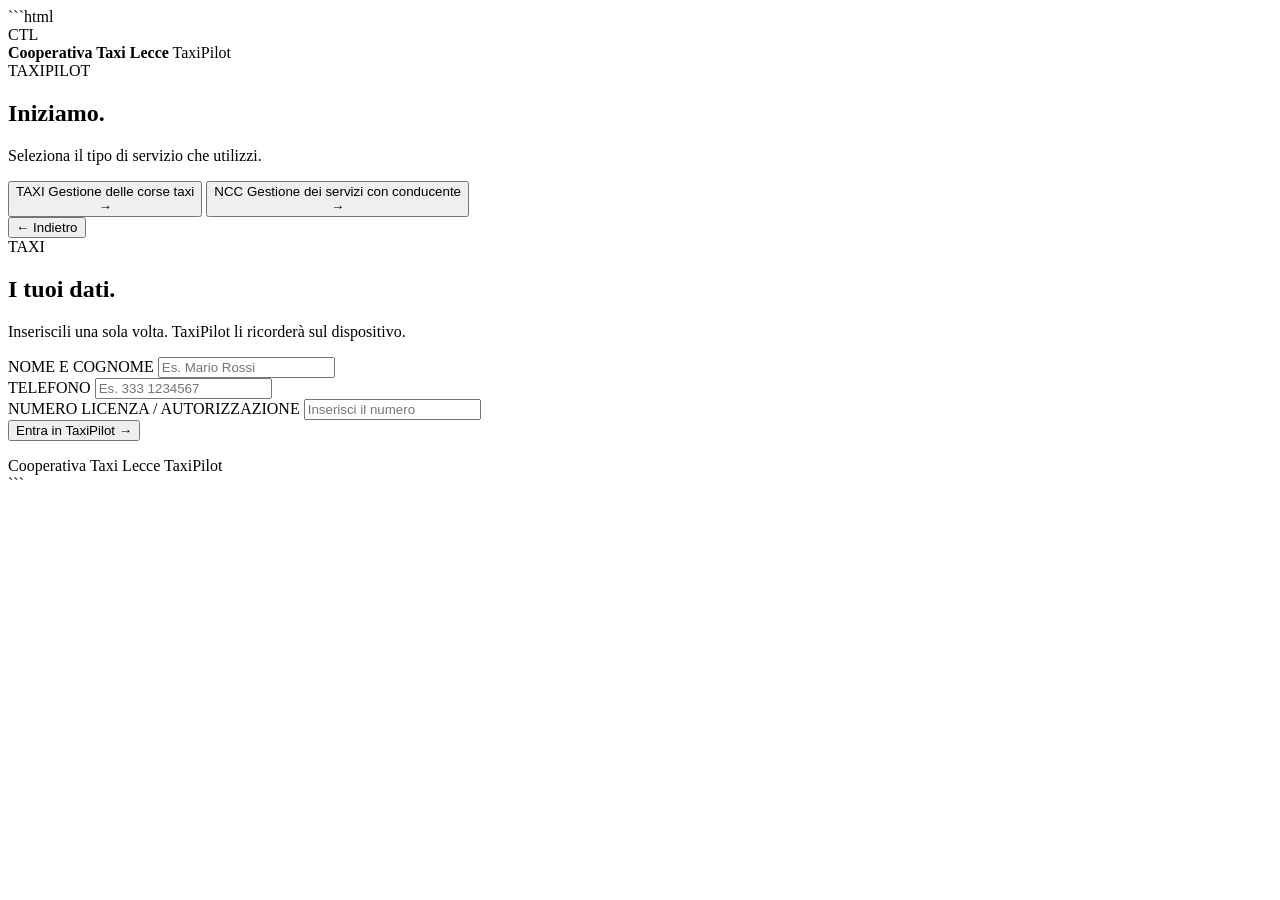
==== commit ae4c2bef: "Update index.html" ====
--- a/index.html
+++ b/index.html
@@ -1,558 +1,238 @@
-
+```html
 <!DOCTYPE html>
 <html lang="it">
 <head>
     <meta charset="UTF-8">
     <meta name="viewport" content="width=device-width, initial-scale=1.0">
 
-    <title>Cooperativa Taxi Lecce</title>
-
-    <link rel="stylesheet" href="style.css">
+    <title>TaxiPilot | Cooperativa Taxi Lecce</title>
+
+    <link rel="stylesheet" href="css/style.css">
 </head>
 
-<body>
-
-<div id="app">
-
-    <!-- LOGIN / PRIMO AVVIO -->
-
-    <section id="onboarding" class="screen">
-
-        <div class="onboarding-container">
-
-            <div class="brand">
-                <div class="brand-logo">CTL</div>
-
-                <div>
-                    <h1>Cooperativa Taxi Lecce</h1>
-                    <p>Veloce. Sicuro. Puntuale.</p>
-                </div>
-            </div>
-
-            <div class="onboarding-heading">
-                <span class="eyebrow">BENVENUTO</span>
-
-                <h2>
-                    Configuriamo<br>
-                    la tua app.
-                </h2>
+<body class="login-page">
+
+    <main class="login-container">
+
+        <header class="login-brand">
+
+            <div class="brand-mark">
+                CTL
+            </div>
+
+            <div class="brand-text">
+                <strong>Cooperativa Taxi Lecce</strong>
+                <span>TaxiPilot</span>
+            </div>
+
+        </header>
+
+
+        <!-- SCELTA SERVIZIO -->
+
+        <section id="serviceStep" class="login-step">
+
+            <div class="login-heading">
+
+                <span class="eyebrow">
+                    TAXIPILOT
+                </span>
+
+                <h1>
+                    Iniziamo.
+                </h1>
 
                 <p>
                     Seleziona il tipo di servizio che utilizzi.
                 </p>
-            </div>
-
-            <div class="service-selection">
-
-                <button class="service-card" data-service="taxi">
-
-                    <div class="service-card-content">
-                        <span class="service-label">TAXI</span>
-                        <span class="service-description">
-                            Gestione delle corse
-                        </span>
+
+            </div>
+
+
+            <div class="service-options">
+
+                <button
+                    type="button"
+                    class="service-option"
+                    data-service="taxi"
+                >
+
+                    <div class="service-option-text">
+
+                        <span class="service-option-label">
+                            TAXI
+                        </span>
+
+                        <span class="service-option-description">
+                            Gestione delle corse taxi
+                        </span>
+
                     </div>
 
-                    <span class="service-arrow">→</span>
+                    <span class="service-option-arrow">
+                        →
+                    </span>
 
                 </button>
 
-                <button class="service-card" data-service="ncc">
-
-                    <div class="service-card-content">
-                        <span class="service-label">NCC</span>
-                        <span class="service-description">
-                            Gestione dei servizi
-                        </span>
+
+                <button
+                    type="button"
+                    class="service-option"
+                    data-service="ncc"
+                >
+
+                    <div class="service-option-text">
+
+                        <span class="service-option-label">
+                            NCC
+                        </span>
+
+                        <span class="service-option-description">
+                            Gestione dei servizi con conducente
+                        </span>
+
                     </div>
 
-                    <span class="service-arrow">→</span>
+                    <span class="service-option-arrow">
+                        →
+                    </span>
 
                 </button>
 
             </div>
 
-        </div>
-
-    </section>
-
-
-    <!-- CONFIGURAZIONE CONDUCENTE -->
-
-    <section id="driverSetup" class="screen hidden">
-
-        <div class="setup-container">
-
-            <button id="backToService" class="back-button">
+        </section>
+
+
+        <!-- DATI CONDUCENTE -->
+
+        <section
+            id="driverStep"
+            class="login-step is-hidden"
+        >
+
+            <button
+                type="button"
+                id="backButton"
+                class="login-back"
+            >
                 ← Indietro
             </button>
 
-            <span class="eyebrow">CONFIGURAZIONE</span>
-
-            <h2>I tuoi dati</h2>
-
-            <p class="setup-description">
-                Inserisci i dati del conducente.
-            </p>
-
-            <form id="driverForm">
-
-                <div class="form-group">
+
+            <div class="login-heading">
+
+                <span
+                    id="selectedService"
+                    class="eyebrow"
+                >
+                    TAXI
+                </span>
+
+                <h1>
+                    I tuoi dati.
+                </h1>
+
+                <p>
+                    Inseriscili una sola volta.
+                    TaxiPilot li ricorderà sul dispositivo.
+                </p>
+
+            </div>
+
+
+            <form id="driverForm" class="driver-form">
+
+                <div class="input-group">
 
                     <label for="driverName">
                         NOME E COGNOME
                     </label>
 
                     <input
+                        type="text"
                         id="driverName"
-                        type="text"
-                        placeholder="Nome e cognome"
+                        name="driverName"
+                        placeholder="Es. Mario Rossi"
                         autocomplete="name"
                         required
                     >
 
                 </div>
 
-                <div class="form-group">
+
+                <div class="input-group">
 
                     <label for="driverPhone">
-                        NUMERO DI TELEFONO
+                        TELEFONO
                     </label>
 
                     <input
+                        type="tel"
                         id="driverPhone"
-                        type="tel"
-                        placeholder="Numero di telefono"
+                        name="driverPhone"
+                        placeholder="Es. 333 1234567"
                         autocomplete="tel"
                         required
                     >
 
                 </div>
 
-                <div class="form-group">
-
-                    <label for="driverLicense">
-                        LICENZA / AUTORIZZAZIONE
+
+                <div class="input-group">
+
+                    <label for="driverCode">
+                        NUMERO LICENZA / AUTORIZZAZIONE
                     </label>
 
                     <input
-                        id="driverLicense"
                         type="text"
-                        placeholder="Numero licenza o autorizzazione"
+                        id="driverCode"
+                        name="driverCode"
+                        placeholder="Inserisci il numero"
                     >
 
                 </div>
 
-                <div class="selected-service">
-
-                    <span>TIPO DI SERVIZIO</span>
-
-                    <strong id="selectedServiceLabel">
-                        TAXI
-                    </strong>
-
-                </div>
-
-                <button type="submit" class="primary-button">
-                    Continua
-                    <span>→</span>
+
+                <button
+                    type="submit"
+                    class="primary-button"
+                >
+
+                    <span>
+                        Entra in TaxiPilot
+                    </span>
+
+                    <span>
+                        →
+                    </span>
+
                 </button>
 
             </form>
 
-        </div>
-
-    </section>
-
-
-    <!-- APPLICAZIONE -->
-
-    <section id="mainApp" class="app-shell hidden">
-
-        <header class="app-header">
-
-            <div>
-
-                <span id="headerService" class="header-service">
-                    TAXI
-                </span>
-
-                <h1 id="headerGreeting">
-                    Buongiorno
-                </h1>
-
-            </div>
-
-            <button class="profile-button" id="profileButton">
-                <span id="profileInitial">C</span>
-            </button>
-
-        </header>
-
-
-        <main id="pageContainer">
-
-
-            <!-- HOME -->
-
-            <section id="homePage" class="app-page active">
-
-                <div class="page-introduction">
-
-                    <span class="eyebrow">OGGI</span>
-
-                    <h2 id="homeTitle">
-                        La tua giornata
-                    </h2>
-
-                    <p id="homeDescription">
-                        Ecco il riepilogo delle tue corse.
-                    </p>
-
-                </div>
-
-
-                <div class="next-item-card">
-
-                    <div class="next-item-header">
-
-                        <span id="nextItemLabel">
-                            PROSSIMA CORSA
-                        </span>
-
-                        <span id="nextItemTime">
-                            —
-                        </span>
-
-                    </div>
-
-                    <div class="next-item-content">
-
-                        <span class="next-item-empty">
-                            Nessuna corsa programmata
-                        </span>
-
-                        <p>
-                            Le prossime corse appariranno qui.
-                        </p>
-
-                    </div>
-
-                </div>
-
-
-                <div class="section-header">
-
-                    <div>
-
-                        <span class="eyebrow">OGGI</span>
-
-                        <h3 id="todayItemsTitle">
-                            Le tue corse
-                        </h3>
-
-                    </div>
-
-                    <span id="todayItemsCount" class="count">
-                        0
-                    </span>
-
-                </div>
-
-
-                <div class="empty-state">
-
-                    <h3>Nessuna corsa</h3>
-
-                    <p>
-                        Non hai ancora aggiunto corse per oggi.
-                    </p>
-
-                </div>
-
-            </section>
-
-
-            <!-- CORSE / SERVIZI -->
-
-            <section id="listPage" class="app-page">
-
-                <div class="page-title">
-
-                    <span id="listEyebrow" class="eyebrow">
-                        CORSE
-                    </span>
-
-                    <h2 id="listTitle">
-                        Le tue corse
-                    </h2>
-
-                </div>
-
-
-                <div class="filter-row">
-
-                    <button class="filter active">
-                        Oggi
-                    </button>
-
-                    <button class="filter">
-                        Domani
-                    </button>
-
-                    <button class="filter">
-                        Future
-                    </button>
-
-                </div>
-
-
-                <div class="empty-state large">
-
-                    <h3>Nessuna corsa</h3>
-
-                    <p>
-                        Le corse che aggiungerai appariranno qui.
-                    </p>
-
-                </div>
-
-            </section>
-
-
-            <!-- AGENDA -->
-
-            <section id="agendaPage" class="app-page">
-
-                <div class="page-title">
-
-                    <span class="eyebrow">
-                        PROGRAMMA
-                    </span>
-
-                    <h2>Agenda</h2>
-
-                </div>
-
-
-                <div class="agenda-empty">
-
-                    <div class="calendar-symbol">
-                        31
-                    </div>
-
-                    <h3>
-                        La tua agenda
-                    </h3>
-
-                    <p>
-                        Qui verranno organizzate le corse
-                        e i servizi per giorno e settimana.
-                    </p>
-
-                </div>
-
-            </section>
-
-
-            <!-- PROFILO -->
-
-            <section id="profilePage" class="app-page">
-
-                <div class="page-title">
-
-                    <span class="eyebrow">
-                        ACCOUNT
-                    </span>
-
-                    <h2>Profilo</h2>
-
-                </div>
-
-
-                <div class="profile-card">
-
-                    <div id="profileAvatar" class="profile-avatar">
-                        C
-                    </div>
-
-                    <div class="profile-information">
-
-                        <h3 id="profileName">
-                            Conducente
-                        </h3>
-
-                        <p id="profileService">
-                            TAXI
-                        </p>
-
-                    </div>
-
-                </div>
-
-
-                <div class="profile-details">
-
-                    <div class="detail-row">
-
-                        <span>Telefono</span>
-
-                        <strong id="profilePhone">
-                            —
-                        </strong>
-
-                    </div>
-
-
-                    <div class="detail-row">
-
-                        <span>Licenza / autorizzazione</span>
-
-                        <strong id="profileLicense">
-                            —
-                        </strong>
-
-                    </div>
-
-                </div>
-
-
-                <button id="resetApp" class="danger-button">
-                    Reimposta configurazione
-                </button>
-
-            </section>
-
-        </main>
-
-
-        <!-- NAVIGAZIONE -->
-
-        <nav class="bottom-nav">
-
-            <button class="nav-item active" data-page="home">
-                <span class="nav-icon">Home</span>
-                <span class="nav-label">Home</span>
-            </button>
-
-            <button class="nav-item" data-page="list">
-                <span class="nav-icon">Corse</span>
-                <span id="listNavLabel" class="nav-label">
-                    Corse
-                </span>
-            </button>
-
-            <button id="addButton" class="add-nav-button">
-                +
-            </button>
-
-            <button class="nav-item" data-page="agenda">
-                <span class="nav-icon">Agenda</span>
-                <span class="nav-label">Agenda</span>
-            </button>
-
-            <button class="nav-item" data-page="profile">
-                <span class="nav-icon">Profilo</span>
-                <span class="nav-label">Profilo</span>
-            </button>
-
-        </nav>
-
-    </section>
-
-
-    <!-- MODALE -->
-
-    <div id="newItemModal" class="modal hidden">
-
-        <div class="modal-backdrop"></div>
-
-        <div class="modal-sheet">
-
-            <button id="closeModal" class="modal-close">
-                ×
-            </button>
-
-            <span id="modalEyebrow" class="eyebrow">
-                NUOVA CORSA
+        </section>
+
+
+        <footer class="login-footer">
+
+            <span>
+                Cooperativa Taxi Lecce
             </span>
 
-            <h2 id="modalTitle">
-                Come vuoi inserire la corsa?
-            </h2>
-
-            <p class="modal-description">
-                Scegli il metodo con cui vuoi aggiungere
-                una nuova corsa.
-            </p>
-
-            <div class="input-methods">
-
-                <button class="method-card" id="manualMethod">
-
-                    <div class="method-content">
-
-                        <strong>
-                            Inserimento manuale
-                        </strong>
-
-                        <span>
-                            Compila i dati della corsa
-                        </span>
-
-                    </div>
-
-                    <span>→</span>
-
-                </button>
-
-
-                <button class="method-card" id="importMethod">
-
-                    <div class="method-content">
-
-                        <strong>
-                            Importa messaggio
-                        </strong>
-
-                        <span>
-                            Incolla qualsiasi testo
-                        </span>
-
-                    </div>
-
-                    <span>→</span>
-
-                </button>
-
-
-                <button class="method-card" id="voiceMethod">
-
-                    <div class="method-content">
-
-                        <strong>
-                            Inserimento vocale
-                        </strong>
-
-                        <span>
-                            Parla liberamente
-                        </span>
-
-                    </div>
-
-                    <span>→</span>
-
-                </button>
-
-            </div>
-
-        </div>
-
-    </div>
-
-</div>
-
-<script src="app.js"></script>
+            <span>
+                TaxiPilot
+            </span>
+
+        </footer>
+
+    </main>
+
+
+    <script src="js/app.js"></script>
 
 </body>
 </html>
+```
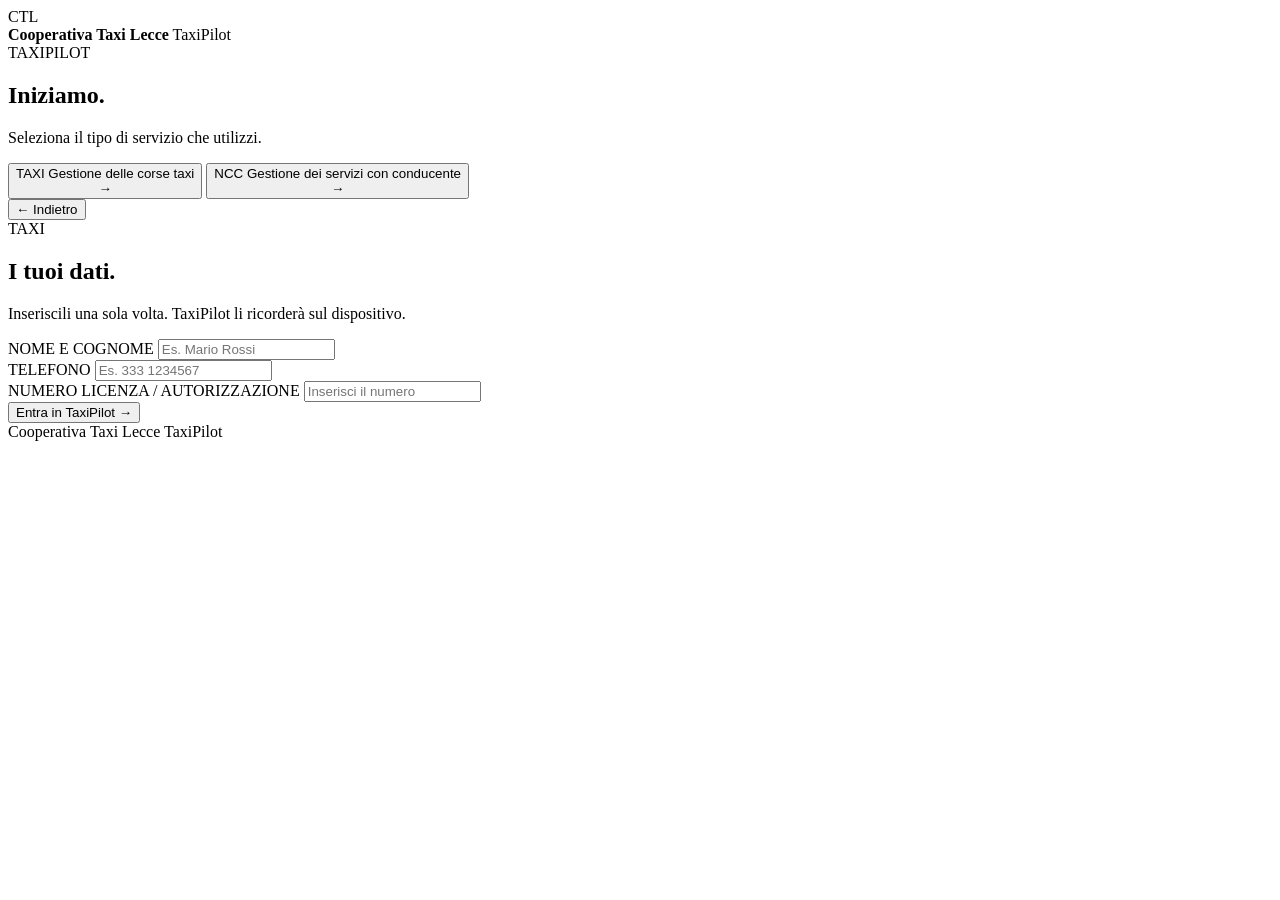
==== commit 3498c6e6: "Update index.html" ====
--- a/index.html
+++ b/index.html
@@ -1,4 +1,4 @@
-```html
+
 <!DOCTYPE html>
 <html lang="it">
 <head>
@@ -235,4 +235,4 @@
 
 </body>
 </html>
-```
+
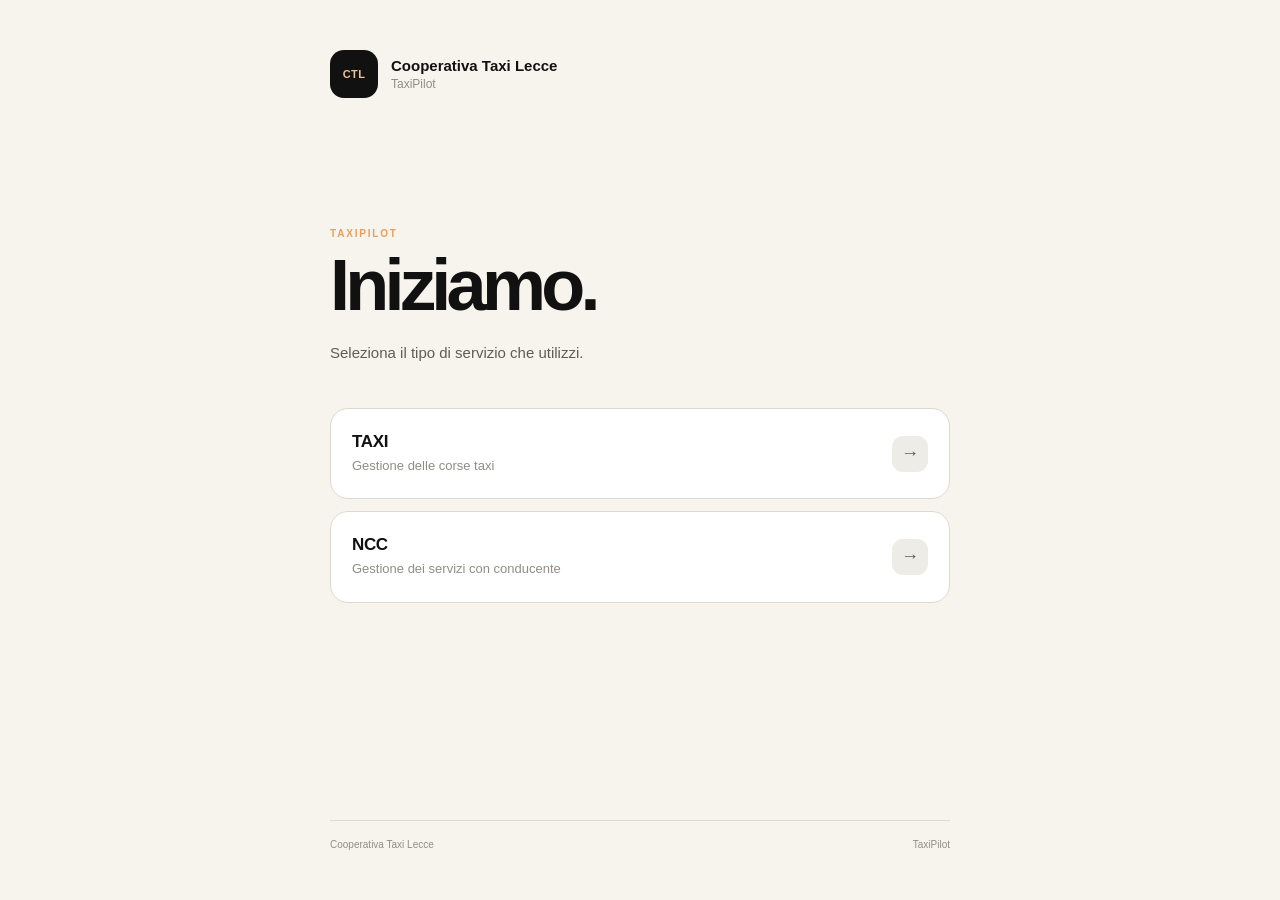
==== commit 2ccdc0fb: "Update index.html" ====
--- a/index.html
+++ b/index.html
@@ -1,18 +1,31 @@
-
 <!DOCTYPE html>
 <html lang="it">
+
 <head>
+
     <meta charset="UTF-8">
-    <meta name="viewport" content="width=device-width, initial-scale=1.0">
+
+    <meta
+        name="viewport"
+        content="width=device-width, initial-scale=1.0"
+    >
 
     <title>TaxiPilot | Cooperativa Taxi Lecce</title>
 
-    <link rel="stylesheet" href="css/style.css">
+    <link
+        rel="stylesheet"
+        href="css/style.css"
+    >
+
 </head>
 
+
 <body class="login-page">
 
     <main class="login-container">
+
+
+        <!-- BRAND -->
 
         <header class="login-brand">
 
@@ -21,16 +34,28 @@
             </div>
 
             <div class="brand-text">
-                <strong>Cooperativa Taxi Lecce</strong>
-                <span>TaxiPilot</span>
+
+                <strong>
+                    Cooperativa Taxi Lecce
+                </strong>
+
+                <span>
+                    TaxiPilot
+                </span>
+
             </div>
 
         </header>
 
 
-        <!-- SCELTA SERVIZIO -->
-
-        <section id="serviceStep" class="login-step">
+        <!-- =========================
+             SCELTA SERVIZIO
+        ========================== -->
+
+        <section
+            id="serviceStep"
+            class="login-step"
+        >
 
             <div class="login-heading">
 
@@ -105,7 +130,9 @@
         </section>
 
 
-        <!-- DATI CONDUCENTE -->
+        <!-- =========================
+             DATI CONDUCENTE
+        ========================== -->
 
         <section
             id="driverStep"
@@ -135,14 +162,16 @@
                 </h1>
 
                 <p>
-                    Inseriscili una sola volta.
-                    TaxiPilot li ricorderà sul dispositivo.
+                    Inserisci il tuo nominativo per continuare.
                 </p>
 
             </div>
 
 
-            <form id="driverForm" class="driver-form">
+            <form
+                id="driverForm"
+                class="driver-form"
+            >
 
                 <div class="input-group">
 
@@ -154,7 +183,7 @@
                         type="text"
                         id="driverName"
                         name="driverName"
-                        placeholder="Es. Mario Rossi"
+                        placeholder="Es. Cristian"
                         autocomplete="name"
                         required
                     >
@@ -202,7 +231,7 @@
                 >
 
                     <span>
-                        Entra in TaxiPilot
+                        Continua
                     </span>
 
                     <span>
@@ -211,10 +240,107 @@
 
                 </button>
 
+
+                <p
+                    id="loginError"
+                    class="login-error"
+                    role="alert"
+                ></p>
+
             </form>
 
         </section>
 
+
+        <!-- =========================
+             PASSWORD
+        ========================== -->
+
+        <section
+            id="passwordStep"
+            class="login-step is-hidden"
+        >
+
+            <button
+                type="button"
+                id="passwordBackButton"
+                class="login-back"
+            >
+                ← Indietro
+            </button>
+
+
+            <div class="login-heading">
+
+                <span
+                    id="passwordService"
+                    class="eyebrow"
+                >
+                    TAXI
+                </span>
+
+                <h1>
+                    Verifica accesso.
+                </h1>
+
+                <p>
+                    Inserisci la password per accedere a TaxiPilot.
+                </p>
+
+            </div>
+
+
+            <form
+                id="passwordForm"
+                class="driver-form"
+            >
+
+                <div class="input-group">
+
+                    <label for="driverPassword">
+                        PASSWORD
+                    </label>
+
+                    <input
+                        type="password"
+                        id="driverPassword"
+                        name="password"
+                        placeholder="Inserisci la password"
+                        autocomplete="current-password"
+                        required
+                    >
+
+                </div>
+
+
+                <button
+                    type="submit"
+                    class="primary-button"
+                >
+
+                    <span>
+                        Accedi a TaxiPilot
+                    </span>
+
+                    <span>
+                        →
+                    </span>
+
+                </button>
+
+
+                <p
+                    id="passwordError"
+                    class="login-error"
+                    role="alert"
+                ></p>
+
+            </form>
+
+        </section>
+
+
+        <!-- FOOTER -->
 
         <footer class="login-footer">
 
@@ -228,11 +354,12 @@
 
         </footer>
 
+
     </main>
 
 
     <script src="js/app.js"></script>
 
 </body>
+
 </html>
-
--- a/css/style.css
+++ b/css/style.css
@@ -0,0 +1,3131 @@
+
+:root {
+    --black: #111111;
+    --black-soft: #1c1c1c;
+
+    --orange: #e4a05c;
+    --orange-soft: #f0c28f;
+
+    --cream: #f7f4ee;
+    --white: #ffffff;
+
+    --gray-100: #eeece7;
+    --gray-200: #ddd9d1;
+    --gray-400: #918d86;
+    --gray-600: #5f5b55;
+
+    --danger: #b44d4d;
+
+    --radius-small: 12px;
+    --radius-medium: 18px;
+    --radius-large: 26px;
+}
+
+
+* {
+    box-sizing: border-box;
+    margin: 0;
+    padding: 0;
+}
+
+
+html {
+    min-height: 100%;
+}
+
+
+body {
+    min-height: 100vh;
+
+    font-family:
+        -apple-system,
+        BlinkMacSystemFont,
+        "Segoe UI",
+        Roboto,
+        Helvetica,
+        Arial,
+        sans-serif;
+
+    background: var(--cream);
+    color: var(--black);
+
+    -webkit-font-smoothing: antialiased;
+}
+
+
+button,
+input {
+    font: inherit;
+}
+
+
+button {
+    border: 0;
+    cursor: pointer;
+}
+
+
+button:focus-visible,
+input:focus-visible {
+    outline: 2px solid var(--orange);
+    outline-offset: 3px;
+}
+
+
+/* ========================================
+   LOGIN
+======================================== */
+
+
+.login-page {
+    min-height: 100vh;
+
+    display: flex;
+    justify-content: center;
+
+    padding: 32px 20px;
+}
+
+
+.login-container {
+    width: 100%;
+    max-width: 620px;
+
+    min-height: calc(100vh - 64px);
+
+    display: flex;
+    flex-direction: column;
+}
+
+
+/* ========================================
+   BRAND
+======================================== */
+
+
+.login-brand {
+    display: flex;
+    align-items: center;
+
+    gap: 13px;
+}
+
+
+.brand-mark {
+    width: 48px;
+    height: 48px;
+
+    display: grid;
+    place-items: center;
+
+    background: var(--black);
+    color: var(--orange-soft);
+
+    border-radius: 14px;
+
+    font-size: 11px;
+    font-weight: 900;
+
+    letter-spacing: 0.04em;
+}
+
+
+.brand-text {
+    display: flex;
+    flex-direction: column;
+
+    gap: 3px;
+}
+
+
+.brand-text strong {
+    font-size: 15px;
+    font-weight: 800;
+}
+
+
+.brand-text span {
+    color: var(--gray-400);
+
+    font-size: 12px;
+    font-weight: 500;
+}
+
+
+/* ========================================
+   STEP
+======================================== */
+
+
+.login-step {
+    flex: 1;
+
+    padding-top: 110px;
+}
+
+
+.login-step.is-hidden {
+    display: none;
+}
+
+
+/* ========================================
+   HEADING
+======================================== */
+
+
+.eyebrow {
+    display: block;
+
+    color: var(--orange);
+
+    font-size: 10px;
+    font-weight: 900;
+
+    letter-spacing: 0.18em;
+}
+
+
+.login-heading h1 {
+    margin-top: 12px;
+
+    font-size: clamp(48px, 9vw, 72px);
+
+    line-height: 0.95;
+
+    letter-spacing: -0.065em;
+}
+
+
+.login-heading p {
+    max-width: 470px;
+
+    margin-top: 22px;
+
+    color: var(--gray-600);
+
+    font-size: 15px;
+    line-height: 1.65;
+}
+
+
+/* ========================================
+   SERVICE OPTIONS
+======================================== */
+
+
+.service-options {
+    display: grid;
+    gap: 12px;
+
+    margin-top: 42px;
+}
+
+
+.service-option {
+    width: 100%;
+
+    display: flex;
+    align-items: center;
+
+    padding: 23px 21px;
+
+    background: var(--white);
+
+    border: 1px solid var(--gray-200);
+
+    border-radius: var(--radius-medium);
+
+    color: var(--black);
+
+    text-align: left;
+
+    transition:
+        transform 0.2s ease,
+        border-color 0.2s ease,
+        box-shadow 0.2s ease,
+        background 0.2s ease;
+}
+
+
+.service-option:hover {
+    transform: translateY(-2px);
+
+    border-color: var(--orange);
+
+    box-shadow:
+        0 15px 35px rgba(0, 0, 0, 0.07);
+}
+
+
+.service-option:active {
+    transform: translateY(0);
+}
+
+
+.service-option-text {
+    flex: 1;
+
+    display: flex;
+    flex-direction: column;
+
+    gap: 5px;
+}
+
+
+.service-option-label {
+    font-size: 17px;
+    font-weight: 850;
+
+    letter-spacing: -0.02em;
+}
+
+
+.service-option-description {
+    color: var(--gray-400);
+
+    font-size: 13px;
+    line-height: 1.4;
+}
+
+
+.service-option-arrow {
+    width: 36px;
+    height: 36px;
+
+    display: grid;
+    place-items: center;
+
+    background: var(--gray-100);
+
+    border-radius: 11px;
+
+    color: var(--gray-600);
+
+    font-size: 18px;
+
+    transition:
+        background 0.2s ease,
+        color 0.2s ease;
+}
+
+
+.service-option:hover .service-option-arrow {
+    background: var(--black);
+
+    color: var(--orange-soft);
+}
+
+
+/* ========================================
+   BACK BUTTON
+======================================== */
+
+
+.login-back {
+    margin-bottom: 55px;
+
+    background: transparent;
+
+    color: var(--gray-600);
+
+    font-size: 13px;
+    font-weight: 600;
+
+    padding: 0;
+}
+
+
+.login-back:hover {
+    color: var(--black);
+}
+
+
+/* ========================================
+   FORM
+======================================== */
+
+
+.driver-form {
+    margin-top: 40px;
+}
+
+
+.input-group {
+    margin-bottom: 21px;
+}
+
+
+.input-group label {
+    display: block;
+
+    margin-bottom: 8px;
+
+    color: var(--gray-600);
+
+    font-size: 10px;
+    font-weight: 850;
+
+    letter-spacing: 0.13em;
+}
+
+
+.input-group input {
+    width: 100%;
+
+    height: 55px;
+
+    padding: 0 16px;
+
+    background: var(--white);
+
+    border: 1px solid var(--gray-200);
+
+    border-radius: var(--radius-small);
+
+    color: var(--black);
+
+    outline: none;
+
+    transition:
+        border-color 0.2s ease,
+        box-shadow 0.2s ease;
+}
+
+
+.input-group input::placeholder {
+    color: #aaa59d;
+}
+
+
+.input-group input:focus {
+    border-color: var(--orange);
+
+    box-shadow:
+        0 0 0 3px rgba(228, 160, 92, 0.14);
+}
+
+
+/* ========================================
+   PRIMARY BUTTON
+======================================== */
+
+
+.primary-button {
+    width: 100%;
+
+    min-height: 57px;
+
+    display: flex;
+    align-items: center;
+    justify-content: space-between;
+
+    margin-top: 12px;
+
+    padding: 0 19px;
+
+    background: var(--black);
+
+    border-radius: var(--radius-small);
+
+    color: var(--white);
+
+    font-size: 14px;
+    font-weight: 750;
+
+    transition:
+        transform 0.2s ease,
+        background 0.2s ease;
+}
+
+
+.primary-button:hover {
+    background: var(--black-soft);
+
+    transform: translateY(-1px);
+}
+
+
+.primary-button:active {
+    transform: translateY(0);
+}
+
+
+.primary-button span:last-child {
+    color: var(--orange-soft);
+
+    font-size: 20px;
+}
+
+
+/* ========================================
+   FOOTER
+======================================== */
+
+
+.login-footer {
+    display: flex;
+    align-items: center;
+    justify-content: space-between;
+
+    margin-top: 50px;
+
+    padding-top: 18px;
+
+    border-top: 1px solid var(--gray-200);
+
+    color: var(--gray-400);
+
+    font-size: 10px;
+}
+
+
+/* ========================================
+   MOBILE
+======================================== */
+
+
+@media (max-width: 600px) {
+
+    .login-page {
+        padding: 24px 18px;
+    }
+
+
+    .login-container {
+        min-height: calc(100vh - 48px);
+    }
+
+
+    .login-step {
+        padding-top: 80px;
+    }
+
+
+    .login-heading h1 {
+        font-size: 48px;
+    }
+
+
+    .login-heading p {
+        font-size: 14px;
+    }
+
+
+    .service-option {
+        padding: 20px 17px;
+    }
+
+
+    .login-back {
+        margin-bottom: 42px;
+    }
+
+
+    .login-footer {
+        margin-top: 35px;
+    }
+
+}
+
+
+/* ========================================
+   DESKTOP
+======================================== */
+
+
+@media (min-width: 900px) {
+
+    .login-page {
+        padding: 50px 30px;
+    }
+
+
+    .login-container {
+        min-height: calc(100vh - 100px);
+    }
+
+
+    .login-step {
+        padding-top: 130px;
+    }
+
+}
+
+/* ========================================
+   TAXIPILOT — AREA APP
+======================================== */
+
+.app-body {
+    min-height: 100vh;
+    background: var(--cream);
+}
+
+.app-container {
+    width: 100%;
+    max-width: 760px;
+    min-height: 100vh;
+    margin: 0 auto;
+    padding: 26px 22px 110px;
+}
+
+
+/* ========================================
+   HEADER
+======================================== */
+
+.app-header {
+    display: flex;
+    align-items: center;
+    justify-content: space-between;
+    gap: 20px;
+}
+
+.app-header-left {
+    min-width: 0;
+}
+
+.header-greeting {
+    display: block;
+    margin-bottom: 5px;
+
+    color: var(--gray-400);
+
+    font-size: 12px;
+    font-weight: 600;
+}
+
+.app-header h1 {
+    overflow: hidden;
+
+    color: var(--black);
+
+    font-size: 27px;
+    font-weight: 800;
+
+    letter-spacing: -0.045em;
+    text-overflow: ellipsis;
+    white-space: nowrap;
+}
+
+
+/* ========================================
+   PROFILO HEADER
+======================================== */
+
+.profile-button {
+    flex: 0 0 auto;
+
+    width: 46px;
+    height: 46px;
+
+    display: grid;
+    place-items: center;
+
+    background: var(--black);
+
+    border-radius: 15px;
+
+    color: var(--orange-soft);
+
+    text-decoration: none;
+
+    font-size: 14px;
+    font-weight: 850;
+
+    box-shadow:
+        0 8px 20px rgba(0, 0, 0, 0.10);
+
+    transition:
+        transform 0.2s ease,
+        box-shadow 0.2s ease;
+}
+
+.profile-button:hover {
+    transform: translateY(-2px);
+
+    box-shadow:
+        0 12px 25px rgba(0, 0, 0, 0.14);
+}
+
+
+/* ========================================
+   HOME CONTENT
+======================================== */
+
+.home-content {
+    margin-top: 42px;
+}
+
+.date-row {
+    display: flex;
+    align-items: center;
+    justify-content: space-between;
+    gap: 15px;
+
+    color: var(--gray-600);
+
+    font-size: 13px;
+    font-weight: 600;
+}
+
+.service-badge {
+    display: inline-flex;
+    align-items: center;
+    justify-content: center;
+
+    min-height: 28px;
+
+    padding: 0 10px;
+
+    background: rgba(228, 160, 92, 0.14);
+
+    border: 1px solid rgba(228, 160, 92, 0.28);
+
+    border-radius: 999px;
+
+    color: #9a642d;
+
+    font-size: 9px;
+    font-weight: 900;
+
+    letter-spacing: 0.12em;
+}
+
+
+/* ========================================
+   SEZIONI
+======================================== */
+
+.next-ride-section {
+    margin-top: 28px;
+}
+
+.today-section {
+    margin-top: 42px;
+}
+
+.section-heading {
+    display: flex;
+    align-items: flex-end;
+    justify-content: space-between;
+
+    gap: 20px;
+
+    margin-bottom: 13px;
+}
+
+.section-heading > div {
+    min-width: 0;
+}
+
+.section-eyebrow {
+    display: block;
+
+    color: var(--orange);
+
+    font-size: 9px;
+    font-weight: 900;
+
+    letter-spacing: 0.16em;
+}
+
+.section-heading h2 {
+    margin-top: 5px;
+
+    color: var(--black);
+
+    font-size: 22px;
+    font-weight: 800;
+
+    letter-spacing: -0.04em;
+}
+
+.section-heading a {
+    flex: 0 0 auto;
+
+    color: var(--gray-600);
+
+    font-size: 11px;
+    font-weight: 700;
+
+    text-decoration: none;
+}
+
+.section-heading a:hover {
+    color: var(--black);
+}
+
+
+/* ========================================
+   PROSSIMA CORSA
+======================================== */
+
+.next-ride-card {
+    min-height: 190px;
+
+    padding: 20px;
+
+    background: var(--white);
+
+    border: 1px solid var(--gray-200);
+
+    border-radius: var(--radius-large);
+
+    box-shadow:
+        0 12px 35px rgba(0, 0, 0, 0.045);
+}
+
+.empty-ride {
+    min-height: 148px;
+
+    display: flex;
+    align-items: center;
+
+    gap: 15px;
+}
+
+.empty-ride-icon {
+    flex: 0 0 auto;
+
+    width: 46px;
+    height: 46px;
+
+    display: grid;
+    place-items: center;
+
+    background: var(--gray-100);
+
+    border-radius: 14px;
+
+    color: var(--gray-600);
+
+    font-size: 23px;
+    font-weight: 400;
+}
+
+.empty-ride strong {
+    display: block;
+
+    color: var(--black);
+
+    font-size: 14px;
+    font-weight: 750;
+}
+
+.empty-ride span {
+    display: block;
+
+    margin-top: 5px;
+
+    color: var(--gray-400);
+
+    font-size: 12px;
+}
+
+
+/* ========================================
+   CARD CORSA
+======================================== */
+
+.ride-card {
+    padding: 19px;
+
+    background: var(--white);
+
+    border: 1px solid var(--gray-200);
+
+    border-radius: 19px;
+
+    box-shadow:
+        0 8px 25px rgba(0, 0, 0, 0.035);
+}
+
+.ride-card-featured {
+    min-height: 190px;
+
+    border-color: rgba(228, 160, 92, 0.42);
+
+    box-shadow:
+        0 15px 40px rgba(0, 0, 0, 0.07);
+}
+
+.ride-card-top {
+    display: flex;
+    align-items: center;
+    justify-content: space-between;
+
+    gap: 15px;
+}
+
+.ride-time {
+    color: var(--black);
+
+    font-size: 30px;
+    font-weight: 850;
+
+    letter-spacing: -0.06em;
+}
+
+.ride-passengers {
+    padding: 6px 9px;
+
+    background: var(--gray-100);
+
+    border-radius: 8px;
+
+    color: var(--gray-600);
+
+    font-size: 10px;
+    font-weight: 750;
+}
+
+.ride-passenger {
+    margin-top: 16px;
+
+    color: var(--black);
+
+    font-size: 15px;
+    font-weight: 750;
+}
+
+.ride-route {
+    margin-top: 16px;
+}
+
+.route-point {
+    display: flex;
+    align-items: center;
+
+    gap: 10px;
+
+    min-width: 0;
+
+    color: var(--gray-600);
+
+    font-size: 12px;
+    font-weight: 600;
+}
+
+.route-point > span:last-child {
+    overflow: hidden;
+
+    text-overflow: ellipsis;
+    white-space: nowrap;
+}
+
+.route-dot {
+    flex: 0 0 auto;
+
+    width: 9px;
+    height: 9px;
+
+    border: 2px solid var(--black);
+
+    border-radius: 50%;
+}
+
+.route-dot-end {
+    border-color: var(--orange);
+
+    background: var(--orange);
+}
+
+.route-line {
+    width: 1px;
+    height: 17px;
+
+    margin: 2px 0 2px 4px;
+
+    background: var(--gray-200);
+}
+
+
+/* ========================================
+   PULSANTE NUOVA CORSA
+======================================== */
+
+.add-ride-button {
+    width: 100%;
+
+    min-height: 62px;
+
+    display: flex;
+    align-items: center;
+
+    gap: 13px;
+
+    margin-top: 17px;
+
+    padding: 0 17px;
+
+    background: var(--black);
+
+    border-radius: 18px;
+
+    color: var(--white);
+
+    text-decoration: none;
+
+    font-size: 14px;
+    font-weight: 750;
+
+    box-shadow:
+        0 12px 30px rgba(0, 0, 0, 0.12);
+
+    transition:
+        transform 0.2s ease,
+        background 0.2s ease;
+}
+
+.add-ride-button:hover {
+    background: var(--black-soft);
+
+    transform: translateY(-2px);
+}
+
+.add-ride-plus {
+    width: 35px;
+    height: 35px;
+
+    display: grid;
+    place-items: center;
+
+    background: rgba(255, 255, 255, 0.10);
+
+    border-radius: 11px;
+
+    color: var(--orange-soft);
+
+    font-size: 21px;
+    font-weight: 400;
+}
+
+.add-ride-arrow {
+    margin-left: auto;
+
+    color: var(--orange-soft);
+
+    font-size: 20px;
+}
+
+
+/* ========================================
+   LISTA CORSE
+======================================== */
+
+.rides-list {
+    display: grid;
+    gap: 10px;
+}
+
+.ride-count {
+    min-width: 28px;
+    height: 28px;
+
+    display: grid;
+    place-items: center;
+
+    background: var(--gray-100);
+
+    border-radius: 9px;
+
+    color: var(--gray-600);
+
+    font-size: 11px;
+    font-weight: 800;
+}
+
+.empty-list {
+    min-height: 76px;
+
+    display: flex;
+    align-items: center;
+
+    padding: 0 17px;
+
+    background: rgba(255, 255, 255, 0.55);
+
+    border: 1px dashed var(--gray-200);
+
+    border-radius: 15px;
+
+    color: var(--gray-400);
+
+    font-size: 12px;
+}
+
+
+/* ========================================
+   NAVIGAZIONE INFERIORE
+======================================== */
+
+.bottom-nav {
+    position: fixed;
+
+    z-index: 50;
+
+    left: 50%;
+    bottom: 16px;
+
+    width: calc(100% - 32px);
+    max-width: 716px;
+
+    display: grid;
+    grid-template-columns: repeat(4, 1fr);
+
+    transform: translateX(-50%);
+
+    padding: 7px;
+
+    background: rgba(17, 17, 17, 0.97);
+
+    border-radius: 21px;
+
+    box-shadow:
+        0 15px 45px rgba(0, 0, 0, 0.20);
+}
+
+.nav-item {
+    min-height: 59px;
+
+    display: flex;
+    flex-direction: column;
+    align-items: center;
+    justify-content: center;
+
+    gap: 5px;
+
+    border-radius: 15px;
+
+    color: #aaa59d;
+
+    text-decoration: none;
+
+    font-size: 9px;
+    font-weight: 700;
+
+    transition:
+        background 0.2s ease,
+        color 0.2s ease;
+}
+
+.nav-item:hover {
+    color: var(--white);
+}
+
+.nav-item.active {
+    background: rgba(255, 255, 255, 0.09);
+
+    color: var(--orange-soft);
+}
+
+.nav-icon {
+    height: 18px;
+
+    display: flex;
+    align-items: center;
+    justify-content: center;
+
+    font-size: 17px;
+    line-height: 1;
+}
+
+
+/* ========================================
+   MOBILE
+======================================== */
+
+@media (max-width: 600px) {
+
+    .app-container {
+        padding:
+            22px
+            17px
+            105px;
+    }
+
+    .app-header h1 {
+        font-size: 24px;
+    }
+
+    .home-content {
+        margin-top: 34px;
+    }
+
+    .next-ride-card {
+        min-height: 175px;
+
+        padding: 17px;
+    }
+
+    .empty-ride {
+        min-height: 140px;
+    }
+
+    .ride-card {
+        padding: 17px;
+    }
+
+    .ride-time {
+        font-size: 27px;
+    }
+
+    .bottom-nav {
+        bottom: 11px;
+
+        width: calc(100% - 22px);
+
+        padding: 6px;
+
+        border-radius: 19px;
+    }
+
+    .nav-item {
+        min-height: 55px;
+    }
+
+}
+
+
+/* ========================================
+   DESKTOP
+======================================== */
+
+@media (min-width: 900px) {
+
+    .app-container {
+        padding-top: 38px;
+    }
+
+    .app-header h1 {
+        font-size: 31px;
+    }
+
+    .home-content {
+        margin-top: 50px;
+    }
+
+}
+
+/* ========================================
+   NUOVA CORSA
+======================================== */
+
+.new-ride-content {
+    margin-top: 34px;
+    padding-bottom: 40px;
+}
+
+
+/* ========================================
+   LINK INDIETRO
+======================================== */
+
+.back-link {
+    display: inline-flex;
+    align-items: center;
+    justify-content: center;
+
+    width: 38px;
+    height: 38px;
+
+    margin-right: 12px;
+
+    background: var(--white);
+
+    border: 1px solid var(--gray-200);
+
+    border-radius: 12px;
+
+    color: var(--black);
+
+    font-size: 20px;
+    font-weight: 500;
+
+    text-decoration: none;
+
+    transition:
+        transform 0.2s ease,
+        background 0.2s ease;
+}
+
+.back-link:hover {
+    background: var(--gray-100);
+
+    transform: translateX(-2px);
+}
+
+
+/* ========================================
+   SMART ENTRY
+======================================== */
+
+.smart-entry,
+.voice-entry,
+.manual-entry {
+    margin-top: 25px;
+}
+
+.smart-entry {
+    padding: 22px;
+
+    background: var(--black);
+
+    border-radius: 22px;
+
+    box-shadow:
+        0 15px 40px rgba(0, 0, 0, 0.10);
+}
+
+.smart-entry .section-eyebrow {
+    color: var(--orange-soft);
+}
+
+.smart-entry h2 {
+    margin-top: 7px;
+
+    color: var(--white);
+
+    font-size: 22px;
+    font-weight: 800;
+
+    letter-spacing: -0.04em;
+}
+
+.smart-entry p {
+    max-width: 570px;
+
+    margin-top: 8px;
+
+    color: #aaa59d;
+
+    font-size: 12px;
+    line-height: 1.6;
+}
+
+
+/* ========================================
+   TEXTAREA INTELLIGENTE
+======================================== */
+
+.ride-text-input {
+    width: 100%;
+    min-height: 145px;
+
+    margin-top: 18px;
+    padding: 15px;
+
+    resize: vertical;
+
+    background: rgba(255, 255, 255, 0.07);
+
+    border: 1px solid rgba(255, 255, 255, 0.10);
+
+    border-radius: 15px;
+
+    outline: none;
+
+    color: var(--white);
+
+    font-family: inherit;
+    font-size: 13px;
+
+    line-height: 1.55;
+
+    transition:
+        border-color 0.2s ease,
+        background 0.2s ease;
+}
+
+.ride-text-input::placeholder {
+    color: #77736d;
+}
+
+.ride-text-input:focus {
+    background: rgba(255, 255, 255, 0.09);
+
+    border-color:
+        rgba(228, 160, 92, 0.55);
+}
+
+
+/* ========================================
+   AZIONE PRINCIPALE
+======================================== */
+
+.primary-action {
+    width: 100%;
+
+    min-height: 52px;
+
+    margin-top: 11px;
+
+    padding: 0 18px;
+
+    background: var(--orange-soft);
+
+    border: 0;
+
+    border-radius: 14px;
+
+    color: var(--black);
+
+    font-family: inherit;
+
+    font-size: 12px;
+    font-weight: 800;
+
+    cursor: pointer;
+
+    transition:
+        transform 0.2s ease,
+        opacity 0.2s ease;
+}
+
+.primary-action:hover {
+    transform: translateY(-1px);
+
+    opacity: 0.92;
+}
+
+.primary-action:active {
+    transform: translateY(0);
+}
+
+
+/* ========================================
+   INSERIMENTO VOCALE
+======================================== */
+
+.voice-entry {
+    padding-top: 7px;
+}
+
+.voice-button {
+    width: 100%;
+
+    display: flex;
+    align-items: center;
+
+    gap: 14px;
+
+    padding: 17px;
+
+    background: var(--white);
+
+    border: 1px solid var(--gray-200);
+
+    border-radius: 18px;
+
+    color: var(--black);
+
+    text-align: left;
+
+    cursor: pointer;
+
+    box-shadow:
+        0 8px 25px rgba(0, 0, 0, 0.035);
+
+    transition:
+        transform 0.2s ease,
+        border-color 0.2s ease;
+}
+
+.voice-button:hover {
+    transform: translateY(-2px);
+
+    border-color:
+        rgba(228, 160, 92, 0.45);
+}
+
+.voice-button:active {
+    transform: translateY(0);
+}
+
+.voice-button-icon {
+    flex: 0 0 auto;
+
+    width: 43px;
+    height: 43px;
+
+    display: grid;
+    place-items: center;
+
+    background: var(--gray-100);
+
+    border-radius: 13px;
+
+    color: var(--black);
+
+    font-size: 9px;
+    font-weight: 900;
+
+    letter-spacing: 0.05em;
+}
+
+.voice-button strong {
+    display: block;
+
+    color: var(--black);
+
+    font-size: 13px;
+    font-weight: 800;
+}
+
+.voice-button small {
+    display: block;
+
+    margin-top: 4px;
+
+    color: var(--gray-400);
+
+    font-size: 10px;
+    line-height: 1.4;
+}
+
+.voice-status {
+    min-height: 18px;
+
+    margin-top: 8px;
+    padding-left: 3px;
+
+    color: var(--gray-400);
+
+    font-size: 10px;
+}
+
+
+/* ========================================
+   MODULO MANUALE
+======================================== */
+
+.manual-entry {
+    padding: 22px;
+
+    background: var(--white);
+
+    border: 1px solid var(--gray-200);
+
+    border-radius: 22px;
+
+    box-shadow:
+        0 10px 30px rgba(0, 0, 0, 0.035);
+}
+
+.manual-entry .section-heading {
+    margin-bottom: 20px;
+}
+
+
+/* ========================================
+   FORM
+======================================== */
+
+.ride-form {
+    display: flex;
+    flex-direction: column;
+
+    gap: 15px;
+}
+
+.form-field {
+    display: flex;
+    flex-direction: column;
+
+    gap: 7px;
+}
+
+.form-field label {
+    color: var(--gray-600);
+
+    font-size: 10px;
+    font-weight: 800;
+
+    letter-spacing: 0.03em;
+}
+
+.form-field input,
+.form-field textarea,
+.form-field select {
+    width: 100%;
+
+    min-height: 48px;
+
+    padding: 0 13px;
+
+    background: var(--gray-100);
+
+    border: 1px solid transparent;
+
+    border-radius: 12px;
+
+    outline: none;
+
+    color: var(--black);
+
+    font-family: inherit;
+
+    font-size: 13px;
+
+    transition:
+        background 0.2s ease,
+        border-color 0.2s ease;
+}
+
+.form-field textarea {
+    min-height: 90px;
+
+    padding: 13px;
+
+    resize: vertical;
+}
+
+.form-field input::placeholder,
+.form-field textarea::placeholder {
+    color: #aaa59d;
+}
+
+.form-field input:focus,
+.form-field textarea:focus,
+.form-field select:focus {
+    background: var(--white);
+
+    border-color:
+        rgba(228, 160, 92, 0.50);
+}
+
+
+/* ========================================
+   DUE CAMPI
+======================================== */
+
+.form-row {
+    display: grid;
+
+    grid-template-columns:
+        1fr 1fr;
+
+    gap: 11px;
+}
+
+
+/* ========================================
+   SALVA CORSA
+======================================== */
+
+.save-ride-button {
+    width: 100%;
+
+    min-height: 55px;
+
+    margin-top: 5px;
+
+    background: var(--black);
+
+    border: 0;
+
+    border-radius: 15px;
+
+    color: var(--white);
+
+    font-family: inherit;
+
+    font-size: 13px;
+    font-weight: 800;
+
+    cursor: pointer;
+
+    box-shadow:
+        0 10px 25px rgba(0, 0, 0, 0.10);
+
+    transition:
+        transform 0.2s ease,
+        background 0.2s ease;
+}
+
+.save-ride-button:hover {
+    background: var(--black-soft);
+
+    transform: translateY(-1px);
+}
+
+.save-ride-button:active {
+    transform: translateY(0);
+}
+
+
+/* ========================================
+   STATO ASCOLTO
+======================================== */
+
+.voice-listening {
+    border-color:
+        rgba(228, 160, 92, 0.70);
+
+    box-shadow:
+        0 0 0 3px
+        rgba(228, 160, 92, 0.10);
+}
+
+.voice-listening .voice-button-icon {
+    background: var(--orange-soft);
+}
+
+
+/* ========================================
+   RISULTATO ANALISI
+======================================== */
+
+.smart-result {
+    margin-top: 12px;
+
+    padding: 13px 14px;
+
+    background: rgba(228, 160, 92, 0.10);
+
+    border: 1px solid rgba(228, 160, 92, 0.20);
+
+    border-radius: 13px;
+
+    color: var(--orange);
+
+    font-size: 11px;
+    font-weight: 650;
+
+    line-height: 1.5;
+}
+
+
+/* ========================================
+   MOBILE
+======================================== */
+
+@media (max-width: 600px) {
+
+    .new-ride-content {
+        margin-top: 28px;
+    }
+
+    .smart-entry,
+    .manual-entry {
+        padding: 18px;
+    }
+
+    .smart-entry h2 {
+        font-size: 20px;
+    }
+
+    .ride-text-input {
+        min-height: 135px;
+    }
+
+    .form-row {
+        grid-template-columns: 1fr;
+    }
+
+    .voice-button {
+        padding: 15px;
+    }
+
+}
+
+
+/* ========================================
+   ACCESSIBILITÀ
+======================================== */
+
+button:focus-visible,
+a:focus-visible,
+input:focus-visible,
+textarea:focus-visible,
+select:focus-visible {
+    outline: 2px solid var(--orange);
+
+    outline-offset: 2px;
+}
+
+/* ========================================
+   PAGINA CORSE
+======================================== */
+
+.rides-page-content {
+    padding: 24px 20px 110px;
+}
+
+
+/* ========================================
+   RICERCA
+======================================== */
+
+.rides-search {
+    margin-bottom: 14px;
+}
+
+.rides-search input {
+    width: 100%;
+    box-sizing: border-box;
+
+    border: 1px solid #dedbd5;
+    border-radius: 14px;
+
+    background: #ffffff;
+
+    padding: 14px 16px;
+
+    font-family: inherit;
+    font-size: 15px;
+
+    color: #171717;
+
+    outline: none;
+
+    transition:
+        border-color 0.2s ease,
+        box-shadow 0.2s ease;
+}
+
+.rides-search input:focus {
+    border-color: #111111;
+
+    box-shadow:
+        0 0 0 3px rgba(17, 17, 17, 0.06);
+}
+
+.rides-search input::placeholder {
+    color: #9a9893;
+}
+
+
+/* ========================================
+   FILTRI
+======================================== */
+
+.ride-filters {
+    display: flex;
+
+    gap: 8px;
+
+    overflow-x: auto;
+
+    margin-bottom: 28px;
+
+    padding-bottom: 2px;
+
+    scrollbar-width: none;
+}
+
+.ride-filters::-webkit-scrollbar {
+    display: none;
+}
+
+.ride-filter {
+    flex-shrink: 0;
+
+    border: 1px solid #dedbd5;
+
+    background: #ffffff;
+
+    color: #66635d;
+
+    border-radius: 999px;
+
+    padding: 9px 15px;
+
+    font-family: inherit;
+
+    font-size: 13px;
+
+    cursor: pointer;
+
+    transition:
+        background 0.2s ease,
+        color 0.2s ease,
+        border-color 0.2s ease;
+}
+
+.ride-filter.active {
+    background: #111111;
+
+    color: #ffffff;
+
+    border-color: #111111;
+}
+
+
+/* ========================================
+   GRUPPI DATA
+======================================== */
+
+.ride-date-group {
+    margin-bottom: 28px;
+}
+
+.ride-date-heading {
+    display: flex;
+
+    align-items: center;
+
+    justify-content: space-between;
+
+    margin-bottom: 10px;
+
+    padding: 0 2px;
+}
+
+.ride-date-heading > span:last-child {
+    display: flex;
+
+    align-items: center;
+    justify-content: center;
+
+    min-width: 24px;
+    height: 24px;
+
+    padding: 0 7px;
+
+    box-sizing: border-box;
+
+    border-radius: 999px;
+
+    background: #eeeae3;
+
+    color: #5e5b55;
+
+    font-size: 12px;
+
+    font-weight: 600;
+}
+
+.ride-date-list {
+    display: flex;
+
+    flex-direction: column;
+
+    gap: 9px;
+}
+
+
+/* ========================================
+   CARD CORSA
+======================================== */
+
+.ride-list-card {
+    display: grid;
+
+    grid-template-columns: 58px 1fr 34px;
+
+    align-items: center;
+
+    gap: 12px;
+
+    width: 100%;
+
+    box-sizing: border-box;
+
+    padding: 15px;
+
+    background: #ffffff;
+
+    border: 1px solid #e5e1da;
+
+    border-radius: 16px;
+
+    cursor: pointer;
+
+    transition:
+        transform 0.15s ease,
+        border-color 0.15s ease,
+        box-shadow 0.15s ease;
+}
+
+.ride-list-card:hover {
+    border-color: #cbc6bd;
+
+    box-shadow:
+        0 5px 18px rgba(0, 0, 0, 0.05);
+}
+
+.ride-list-card:active {
+    transform: scale(0.985);
+}
+
+.ride-list-time {
+    display: flex;
+
+    align-items: center;
+    justify-content: center;
+
+    min-height: 42px;
+
+    border-radius: 11px;
+
+    background: #f3f0ea;
+}
+
+.ride-list-time strong {
+    font-size: 15px;
+
+    color: #111111;
+}
+
+.ride-list-main {
+    min-width: 0;
+
+    display: flex;
+
+    flex-direction: column;
+
+    gap: 5px;
+}
+
+.ride-list-main strong {
+    overflow: hidden;
+
+    text-overflow: ellipsis;
+
+    white-space: nowrap;
+
+    color: #171717;
+
+    font-size: 15px;
+
+    font-weight: 650;
+}
+
+.ride-list-main span {
+    overflow: hidden;
+
+    text-overflow: ellipsis;
+
+    white-space: nowrap;
+
+    color: #77736c;
+
+    font-size: 12px;
+}
+
+.ride-list-passengers {
+    display: flex;
+
+    align-items: center;
+    justify-content: center;
+
+    width: 30px;
+    height: 30px;
+
+    border-radius: 50%;
+
+    background: #f3f0ea;
+
+    color: #55514a;
+
+    font-size: 11px;
+
+    font-weight: 600;
+}
+
+
+/* ========================================
+   VUOTO
+======================================== */
+
+.rides-empty {
+    display: flex;
+
+    flex-direction: column;
+
+    align-items: center;
+
+    text-align: center;
+
+    padding: 55px 20px 30px;
+}
+
+.rides-empty.hidden {
+    display: none;
+}
+
+.rides-empty-icon {
+    display: flex;
+
+    align-items: center;
+    justify-content: center;
+
+    width: 58px;
+    height: 58px;
+
+    margin-bottom: 16px;
+
+    border-radius: 18px;
+
+    background: #f0ede7;
+
+    color: #6d6962;
+
+    font-size: 26px;
+}
+
+.rides-empty h2 {
+    margin: 0 0 7px;
+
+    color: #171717;
+
+    font-size: 20px;
+}
+
+.rides-empty p {
+    max-width: 280px;
+
+    margin: 0 0 22px;
+
+    color: #817d75;
+
+    font-size: 14px;
+
+    line-height: 1.5;
+}
+
+
+/* ========================================
+   PULSANTE +
+======================================== */
+
+.floating-add-button {
+    position: fixed;
+
+    right: 20px;
+    bottom: 88px;
+
+    z-index: 20;
+
+    display: flex;
+
+    align-items: center;
+    justify-content: center;
+
+    width: 52px;
+    height: 52px;
+
+    border-radius: 50%;
+
+    background: #111111;
+
+    color: #ffffff;
+
+    text-decoration: none;
+
+    font-size: 27px;
+
+    line-height: 1;
+
+    box-shadow:
+        0 8px 24px rgba(0, 0, 0, 0.18);
+
+    transition:
+        transform 0.15s ease;
+}
+
+.floating-add-button:active {
+    transform: scale(0.92);
+}
+
+
+/* ========================================
+   MODALE DETTAGLIO
+======================================== */
+
+#rideDetailModal {
+    position: fixed;
+
+    inset: 0;
+
+    z-index: 100;
+}
+
+#rideDetailModal.hidden {
+    display: none;
+}
+
+#rideDetailModal .modal-backdrop {
+    position: absolute;
+
+    inset: 0;
+
+    background: rgba(0, 0, 0, 0.42);
+}
+
+#rideDetailModal .modal-content {
+    position: absolute;
+
+    left: 50%;
+    bottom: 0;
+
+    width: min(100%, 520px);
+
+    box-sizing: border-box;
+
+    transform: translateX(-50%);
+
+    padding: 26px 20px 28px;
+
+    background: #ffffff;
+
+    border-radius: 24px 24px 0 0;
+
+    box-shadow:
+        0 -8px 35px rgba(0, 0, 0, 0.12);
+
+    max-height: 85vh;
+
+    overflow-y: auto;
+}
+
+.modal-close {
+    position: absolute;
+
+    top: 17px;
+    right: 17px;
+
+    width: 34px;
+    height: 34px;
+
+    border: 0;
+
+    border-radius: 50%;
+
+    background: #f0ede7;
+
+    color: #44413c;
+
+    font-size: 22px;
+
+    cursor: pointer;
+}
+
+#rideDetailModal h2 {
+    margin: 7px 45px 22px 0;
+
+    color: #111111;
+
+    font-size: 23px;
+}
+
+.ride-detail-content {
+    display: flex;
+
+    flex-direction: column;
+
+    border-top: 1px solid #ece9e3;
+}
+
+.ride-detail-row {
+    display: flex;
+
+    align-items: flex-start;
+
+    justify-content: space-between;
+
+    gap: 20px;
+
+    padding: 14px 0;
+
+    border-bottom: 1px solid #ece9e3;
+}
+
+.ride-detail-row span {
+    color: #858078;
+
+    font-size: 13px;
+}
+
+.ride-detail-row strong {
+    max-width: 65%;
+
+    color: #222222;
+
+    font-size: 14px;
+
+    text-align: right;
+
+    line-height: 1.4;
+}
+
+
+/* ========================================
+   ELIMINA
+======================================== */
+
+.delete-ride-button {
+    width: 100%;
+
+    margin-top: 20px;
+
+    padding: 14px;
+
+    border: 1px solid #dedbd5;
+
+    border-radius: 13px;
+
+    background: #ffffff;
+
+    color: #55514b;
+
+    font-family: inherit;
+
+    font-size: 14px;
+
+    font-weight: 600;
+
+    cursor: pointer;
+}
+
+.delete-ride-button:active {
+    background: #f4f1ec;
+}
+
+
+/* ========================================
+   RESPONSIVE
+======================================== */
+
+@media (min-width: 700px) {
+
+    .rides-page-content {
+        padding-left: 28px;
+        padding-right: 28px;
+    }
+
+    #rideDetailModal .modal-content {
+        bottom: 20px;
+
+        border-radius: 24px;
+    }
+
+}
+
+.new-ride-page-button {
+    display: flex;
+    align-items: center;
+    justify-content: center;
+
+    width: 100%;
+    min-height: 56px;
+
+    box-sizing: border-box;
+
+    background: #f1c38d;
+    color: #111111;
+
+    border-radius: 16px;
+
+    text-decoration: none;
+
+    font-size: 15px;
+    font-weight: 700;
+
+    transition: transform 0.18s ease,
+                background 0.18s ease;
+}
+
+.new-ride-page-button:hover {
+    text-decoration: none;
+    background: #edba7d;
+}
+
+.new-ride-page-button:active {
+    transform: scale(0.98);
+}
+
+/* ========================================
+   AGENDA
+======================================== */
+
+.agenda-content {
+    padding-bottom: 120px;
+}
+
+.agenda-date-selector {
+    display: flex;
+    align-items: center;
+    justify-content: space-between;
+
+    gap: 16px;
+
+    margin-bottom: 36px;
+}
+
+.agenda-current-date {
+    display: flex;
+    flex-direction: column;
+    align-items: center;
+
+    text-align: center;
+
+    flex: 1;
+}
+
+.agenda-current-date strong {
+    margin-top: 5px;
+
+    font-size: 22px;
+    font-weight: 700;
+
+    color: #111111;
+}
+
+.agenda-day-button {
+    width: 46px;
+    height: 46px;
+
+    display: flex;
+    align-items: center;
+    justify-content: center;
+
+    border: 1px solid #ded8d0;
+    border-radius: 14px;
+
+    background: #ffffff;
+
+    color: #111111;
+
+    font-size: 20px;
+
+    cursor: pointer;
+
+    transition:
+        background 0.18s ease,
+        transform 0.18s ease;
+}
+
+.agenda-day-button:hover {
+    background: #f3eee8;
+}
+
+.agenda-day-button:active {
+    transform: scale(0.95);
+}
+
+.agenda-day-section {
+    margin-bottom: 28px;
+}
+
+.agenda-rides-list {
+    display: flex;
+    flex-direction: column;
+
+    gap: 12px;
+}
+
+.agenda-ride-card {
+    display: flex;
+    flex-direction: column;
+
+    gap: 14px;
+
+    padding: 18px;
+
+    background: #ffffff;
+
+    border: 1px solid #e4dfd8;
+    border-radius: 18px;
+
+    box-shadow:
+        0 4px 18px rgba(0, 0, 0, 0.04);
+}
+
+.agenda-ride-top {
+    display: flex;
+    align-items: center;
+    justify-content: space-between;
+
+    gap: 12px;
+}
+
+.agenda-ride-time {
+    font-size: 22px;
+    font-weight: 800;
+
+    color: #111111;
+}
+
+.agenda-ride-passenger {
+    font-size: 15px;
+    font-weight: 700;
+
+    color: #222222;
+}
+
+.agenda-ride-route {
+    display: flex;
+    flex-direction: column;
+
+    gap: 8px;
+}
+
+.agenda-route-point {
+    display: flex;
+    align-items: center;
+
+    gap: 10px;
+
+    font-size: 14px;
+    color: #55504a;
+}
+
+.agenda-route-dot {
+    width: 8px;
+    height: 8px;
+
+    flex-shrink: 0;
+
+    border-radius: 50%;
+
+    background: #111111;
+}
+
+.agenda-route-dot-end {
+    background: #d89b58;
+}
+
+.agenda-route-line {
+    width: 1px;
+    height: 12px;
+
+    margin-left: 3px;
+
+    background: #d8d2ca;
+}
+
+.agenda-ride-notes {
+    padding-top: 12px;
+
+    border-top: 1px solid #eee9e3;
+
+    font-size: 13px;
+    line-height: 1.5;
+
+    color: #77716a;
+}
+
+.agenda-empty {
+    display: flex;
+    flex-direction: column;
+    align-items: center;
+
+    padding: 48px 20px;
+
+    text-align: center;
+
+    background: #f8f5f1;
+
+    border-radius: 20px;
+}
+
+.agenda-empty-icon {
+    width: 52px;
+    height: 52px;
+
+    display: flex;
+    align-items: center;
+    justify-content: center;
+
+    margin-bottom: 14px;
+
+    border-radius: 16px;
+
+    background: #eee9e3;
+
+    font-size: 24px;
+}
+
+.agenda-empty strong {
+    font-size: 16px;
+    color: #222222;
+}
+
+.agenda-empty span {
+    margin-top: 6px;
+
+    font-size: 14px;
+    color: #88817a;
+}
+
+/* ========================================
+   SPAZIATURA GENERALE APP
+======================================== */
+
+.app-body {
+    line-height: 1.5;
+}
+
+/* Contenuto principale di tutte le pagine */
+
+.home-content,
+.new-ride-content,
+.agenda-content,
+.rides-page-content,
+.profile-content {
+    padding-top: 18px;
+    padding-bottom: 130px;
+}
+
+/* Distanza tra header e contenuto */
+
+.app-header + .home-content,
+.app-header + .new-ride-content,
+.app-header + .agenda-content,
+.app-header + .rides-page-content,
+.app-header + .profile-content {
+    margin-top: 12px;
+}
+
+/* Titoli delle sezioni */
+
+.section-heading {
+    margin-bottom: 24px;
+}
+
+.section-heading h2 {
+    margin-top: 7px;
+}
+
+/* Etichette sopra i titoli */
+
+.section-eyebrow {
+    display: block;
+    margin-bottom: 6px;
+}
+
+/* Sezioni principali */
+
+.home-content > section,
+.new-ride-content > section,
+.agenda-content > section,
+.rides-page-content > section,
+.profile-content > section {
+    margin-bottom: 36px;
+}
+
+/* Data / elementi introduttivi */
+
+.date-row {
+    margin-bottom: 38px;
+}
+
+/* Card */
+
+.next-ride-section {
+    margin-bottom: 34px;
+}
+
+.next-ride-card {
+    margin-top: 20px;
+}
+
+/* Lista corse */
+
+.today-section {
+    margin-top: 38px;
+}
+
+.rides-list {
+    margin-top: 20px;
+}
+
+/* Agenda */
+
+.agenda-date-selector {
+    margin-top: 24px;
+    margin-bottom: 48px;
+}
+
+.agenda-current-date {
+    gap: 7px;
+}
+
+.agenda-day-section {
+    margin-bottom: 36px;
+}
+
+.agenda-day-section .section-heading {
+    margin-bottom: 22px;
+}
+
+.agenda-rides-list {
+    margin-top: 20px;
+}
+
+/* Pagina Corse */
+
+.rides-page-list {
+    margin-top: 28px;
+}
+
+.rides-empty {
+    margin-top: 28px;
+}
+
+/* Nuova corsa */
+
+.smart-entry,
+.voice-entry,
+.manual-entry {
+    margin-bottom: 42px;
+}
+
+.smart-entry h2,
+.voice-entry h2,
+.manual-entry h2 {
+    margin-top: 8px;
+    margin-bottom: 12px;
+}
+
+.smart-entry p {
+    margin-bottom: 22px;
+}
+
+.ride-text-input {
+    margin-top: 8px;
+    margin-bottom: 16px;
+}
+
+.voice-button {
+    margin-top: 18px;
+}
+
+.ride-form {
+    margin-top: 24px;
+}
+
+.form-field {
+    margin-bottom: 20px;
+}
+
+.form-row {
+    gap: 18px;
+}
+
+/* Pulsanti principali */
+
+.primary-action,
+.new-ride-page-button,
+.save-ride-button {
+    margin-top: 12px;
+}
+
+/* Pulsante flottante */
+
+.floating-add-button {
+    margin-bottom: 8px;
+}
+
+/* ========================================
+   MOBILE
+======================================== */
+
+@media (max-width: 700px) {
+
+    .home-content,
+    .new-ride-content,
+    .agenda-content,
+    .rides-page-content,
+    .profile-content {
+        padding-top: 12px;
+        padding-bottom: 120px;
+    }
+
+    .section-heading {
+        margin-bottom: 20px;
+    }
+
+    .date-row {
+        margin-bottom: 30px;
+    }
+
+    .agenda-date-selector {
+        margin-top: 18px;
+        margin-bottom: 38px;
+    }
+
+    .agenda-day-section {
+        margin-bottom: 30px;
+    }
+
+    .smart-entry,
+    .voice-entry,
+    .manual-entry {
+        margin-bottom: 34px;
+    }
+
+    .form-field {
+        margin-bottom: 17px;
+    }
+
+}
+
+/* ========================================
+   PULSANTE CALENDARIO
+======================================== */
+
+.calendar-open-button {
+    width: 100%;
+    margin: 6px 0 24px;
+
+    min-height: 52px;
+
+    border: 1px solid #dedbd5;
+    border-radius: 16px;
+
+    background: #ffffff;
+    color: #111111;
+
+    font-family: inherit;
+    font-size: 15px;
+    font-weight: 700;
+
+    cursor: pointer;
+
+    transition:
+        background 0.2s ease,
+        border-color 0.2s ease,
+        transform 0.15s ease;
+}
+
+.calendar-open-button:hover {
+    background: #f7f5f1;
+    border-color: #cfcac2;
+}
+
+.calendar-open-button:active {
+    transform: scale(0.98);
+}
+
+
+/* ========================================
+   PANNELLO CALENDARIO
+======================================== */
+
+.calendar-panel {
+    margin: 0 0 30px;
+
+    padding: 20px;
+
+    border: 1px solid #e3dfd8;
+    border-radius: 22px;
+
+    background: #ffffff;
+
+    box-shadow:
+        0 8px 30px rgba(0, 0, 0, 0.05);
+}
+
+
+/* ========================================
+   HEADER CALENDARIO
+======================================== */
+
+.calendar-panel-header {
+    display: grid;
+
+    grid-template-columns: 44px 1fr 44px;
+
+    align-items: center;
+
+    gap: 12px;
+
+    margin-bottom: 22px;
+}
+
+.calendar-panel-header strong {
+    text-align: center;
+
+    font-size: 19px;
+    font-weight: 750;
+
+    color: #111111;
+}
+
+
+/* ========================================
+   FRECCE
+======================================== */
+
+.calendar-nav-button {
+    width: 44px;
+    height: 44px;
+
+    display: flex;
+    align-items: center;
+    justify-content: center;
+
+    padding: 0;
+
+    border: 1px solid #dedbd5;
+    border-radius: 13px;
+
+    background: #f9f8f5;
+    color: #111111;
+
+    font-family: inherit;
+    font-size: 19px;
+    font-weight: 600;
+
+    cursor: pointer;
+
+    transition:
+        background 0.2s ease,
+        transform 0.15s ease;
+}
+
+.calendar-nav-button:hover {
+    background: #f0ede8;
+}
+
+.calendar-nav-button:active {
+    transform: scale(0.94);
+}
+
+
+/* ========================================
+   GIORNI SETTIMANA
+======================================== */
+
+.calendar-weekdays {
+    display: grid;
+
+    grid-template-columns:
+        repeat(7, minmax(0, 1fr));
+
+    margin-bottom: 9px;
+}
+
+.calendar-weekdays span {
+    text-align: center;
+
+    font-size: 10px;
+    font-weight: 750;
+
+    color: #96918a;
+
+    letter-spacing: 0.05em;
+}
+
+
+/* ========================================
+   GRIGLIA
+======================================== */
+
+.calendar-grid {
+    display: grid;
+
+    grid-template-columns:
+        repeat(7, minmax(0, 1fr));
+
+    gap: 7px;
+}
+
+
+/* ========================================
+   GIORNO
+======================================== */
+
+.calendar-day {
+    position: relative;
+
+    width: 100%;
+    min-width: 0;
+
+    min-height: 58px;
+
+    padding: 8px 4px;
+
+    display: flex;
+    flex-direction: column;
+
+    align-items: center;
+    justify-content: space-between;
+
+    border: 1px solid #e5e1db;
+    border-radius: 14px;
+
+    background: #ffffff;
+    color: #111111;
+
+    font-family: inherit;
+
+    cursor: pointer;
+
+    transition:
+        background 0.2s ease,
+        border-color 0.2s ease,
+        transform 0.15s ease;
+}
+
+.calendar-day:hover {
+    background: #f7f5f1;
+    border-color: #d4cfc7;
+}
+
+.calendar-day:active {
+    transform: scale(0.95);
+}
+
+
+/* ========================================
+   NUMERO GIORNO
+======================================== */
+
+.calendar-day-number {
+    font-size: 14px;
+    font-weight: 650;
+    line-height: 1;
+}
+
+
+/* ========================================
+   NUMERO CORSE
+======================================== */
+
+.calendar-day-rides {
+    min-width: 21px;
+    height: 21px;
+
+    padding: 0 5px;
+
+    display: flex;
+    align-items: center;
+    justify-content: center;
+
+    border-radius: 999px;
+
+    background: #111111;
+    color: #ffffff;
+
+    font-size: 10px;
+    font-weight: 750;
+
+    line-height: 1;
+}
+
+
+/* ========================================
+   OGGI
+======================================== */
+
+.calendar-day-today {
+    border: 2px solid #111111;
+}
+
+.calendar-day-today
+.calendar-day-number {
+    font-weight: 800;
+}
+
+
+/* ========================================
+   CELLE VUOTE
+======================================== */
+
+.calendar-day-empty {
+    visibility: hidden;
+
+    border: none;
+    background: transparent;
+
+    pointer-events: none;
+}
+
+
+/* ========================================
+   CHIUDI CALENDARIO
+======================================== */
+
+.calendar-close-button {
+    width: 100%;
+
+    min-height: 48px;
+
+    margin-top: 20px;
+
+    border: none;
+    border-radius: 14px;
+
+    background: #111111;
+    color: #ffffff;
+
+    font-family: inherit;
+    font-size: 14px;
+    font-weight: 700;
+
+    cursor: pointer;
+
+    transition:
+        background 0.2s ease,
+        transform 0.15s ease;
+}
+
+.calendar-close-button:hover {
+    background: #252525;
+}
+
+.calendar-close-button:active {
+    transform: scale(0.98);
+}
+
+
+/* ========================================
+   MOBILE
+======================================== */
+
+@media (max-width: 600px) {
+
+    .calendar-panel {
+        padding: 16px;
+
+        border-radius: 20px;
+    }
+
+    .calendar-panel-header {
+        grid-template-columns: 40px 1fr 40px;
+
+        gap: 9px;
+
+        margin-bottom: 19px;
+    }
+
+    .calendar-panel-header strong {
+        font-size: 17px;
+    }
+
+    .calendar-nav-button {
+        width: 40px;
+        height: 40px;
+
+        border-radius: 12px;
+    }
+
+    .calendar-grid {
+        gap: 5px;
+    }
+
+    .calendar-day {
+        min-height: 52px;
+
+        padding: 7px 3px;
+
+        border-radius: 12px;
+    }
+
+    .calendar-day-number {
+        font-size: 13px;
+    }
+
+    .calendar-day-rides {
+        min-width: 20px;
+        height: 20px;
+
+        font-size: 9px;
+    }
+
+}
